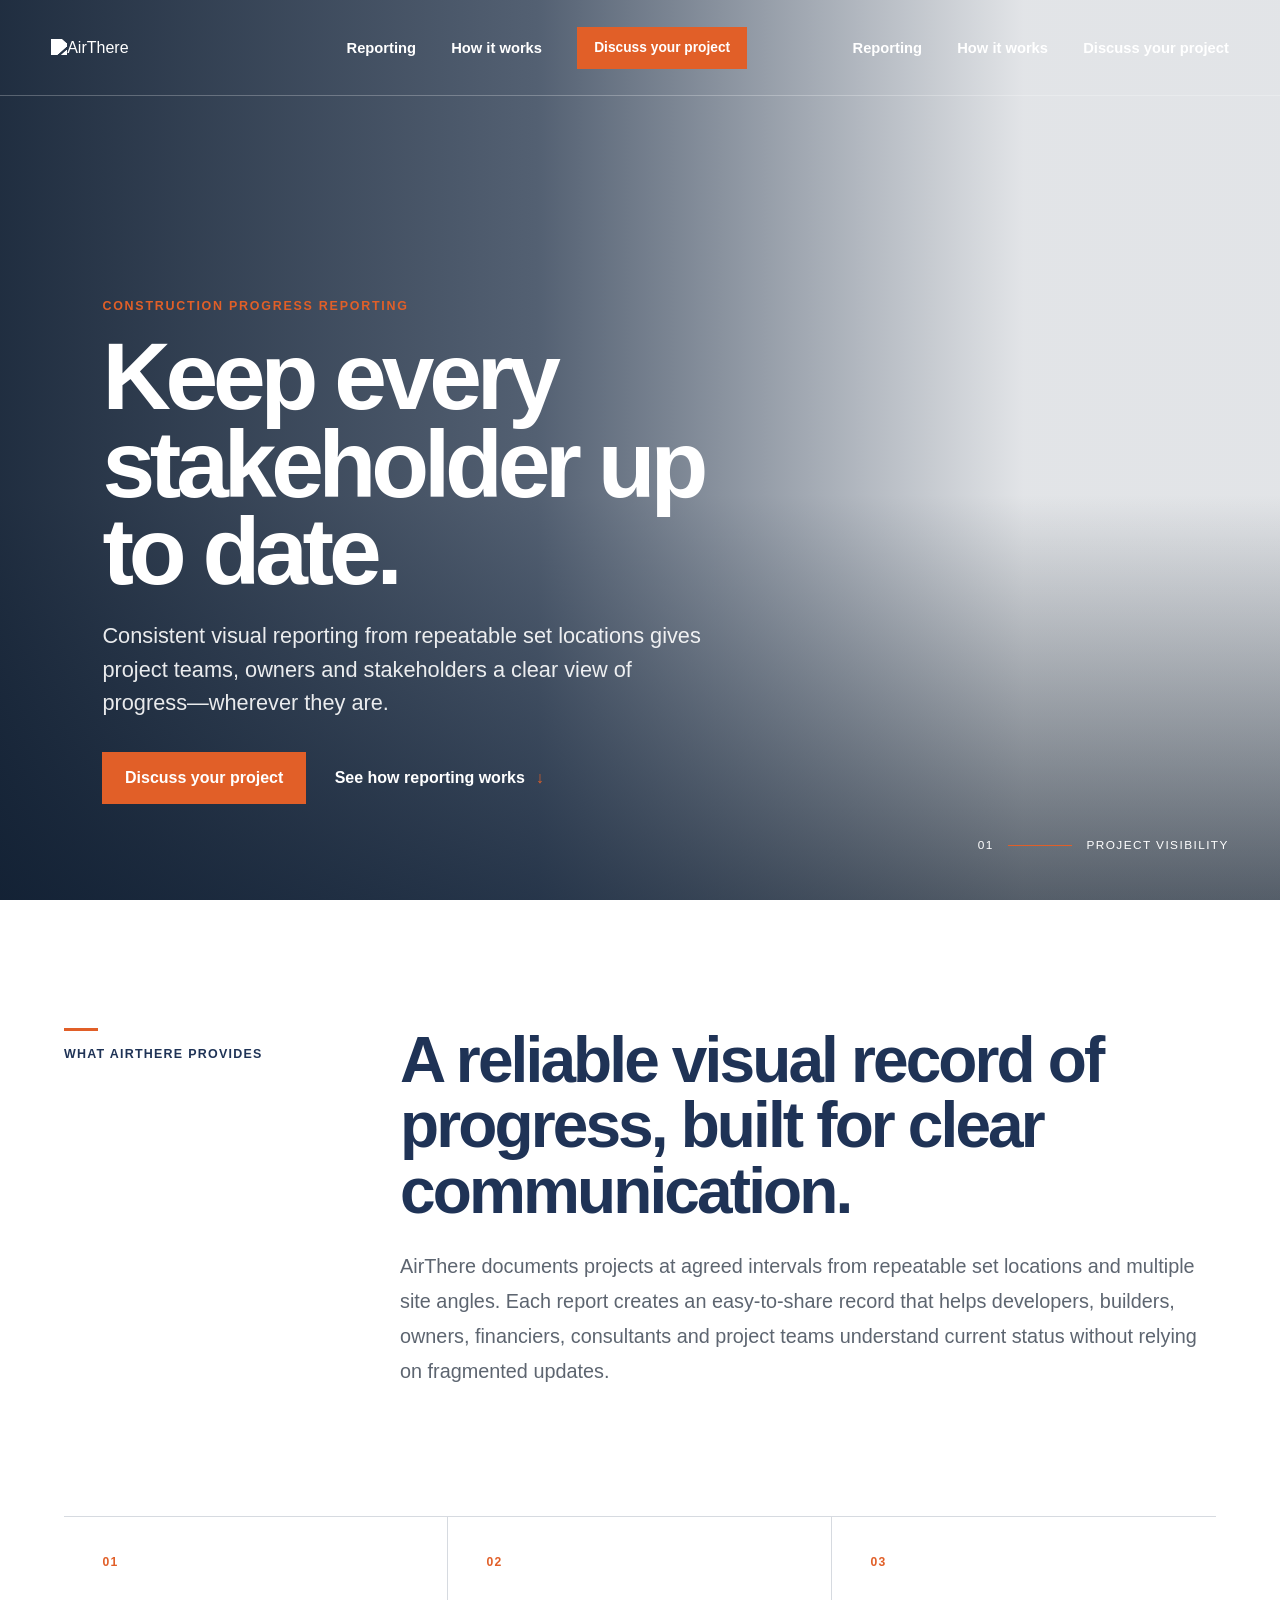
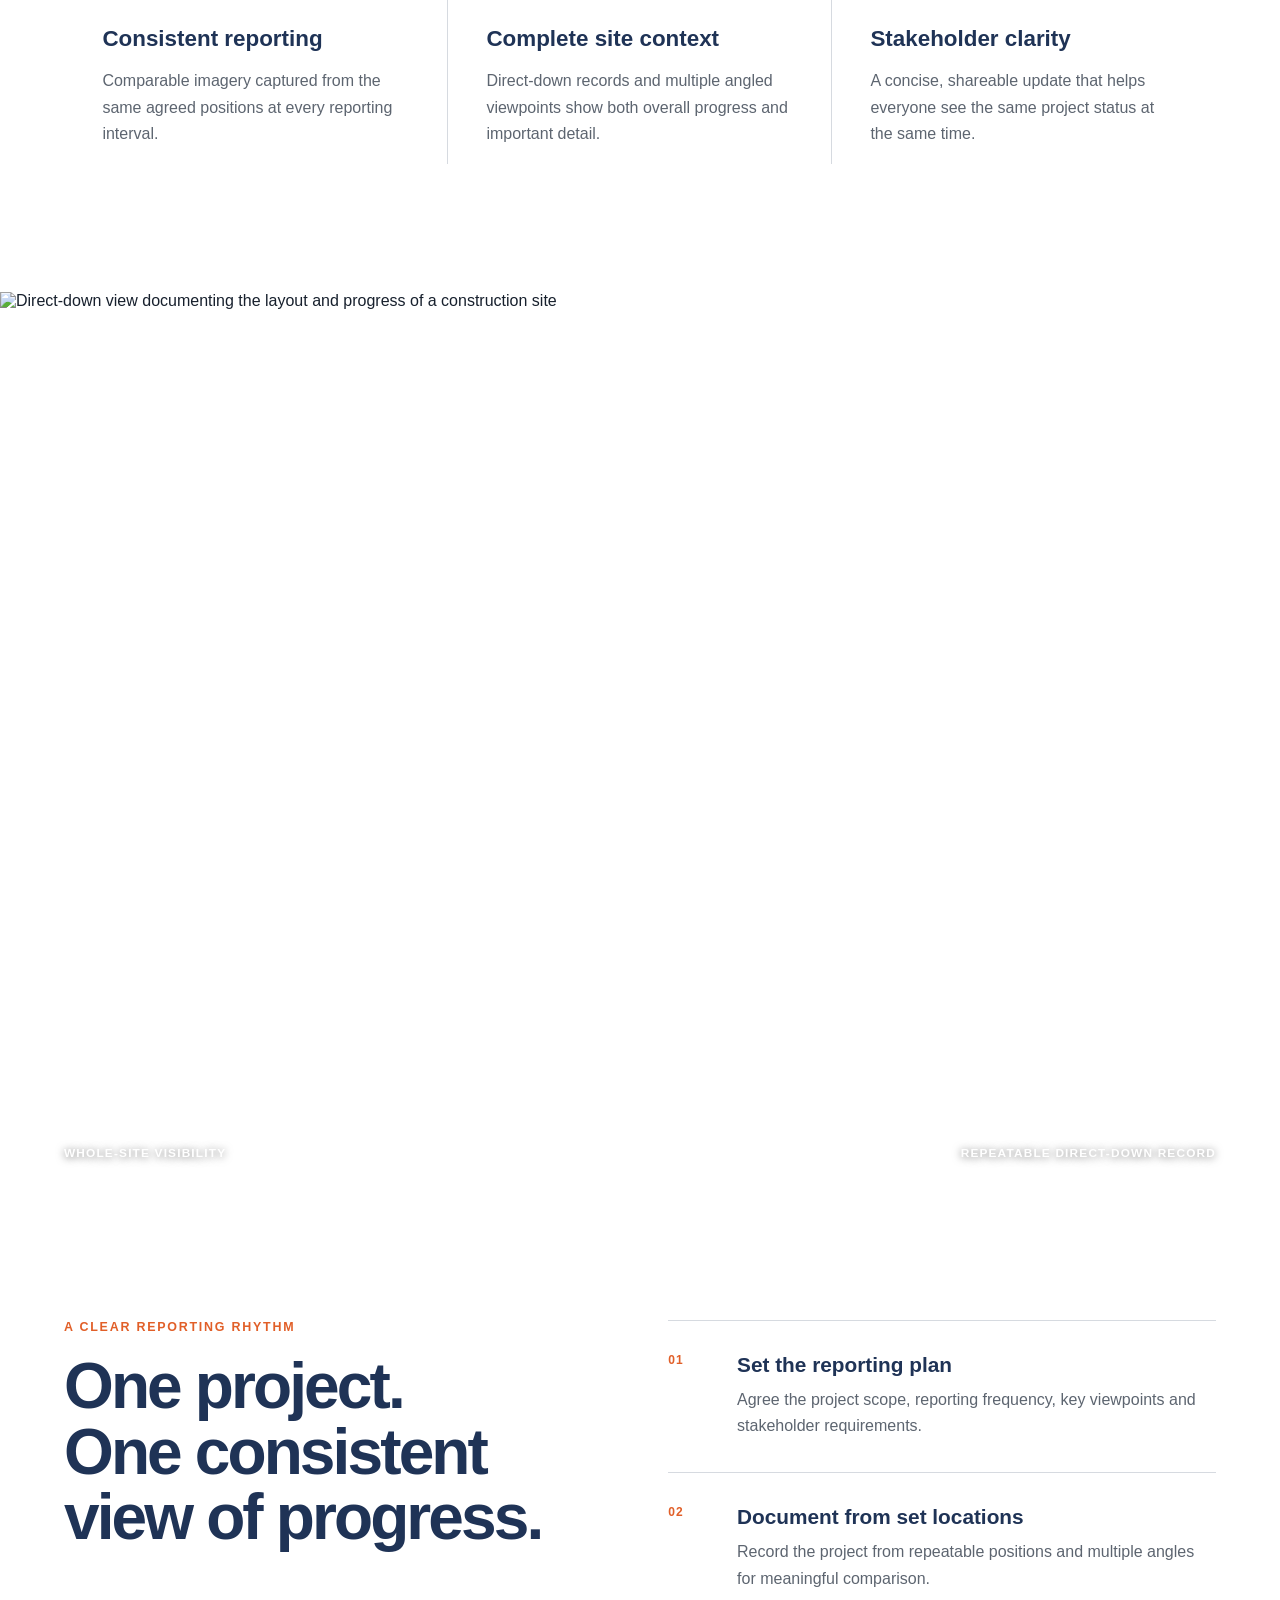
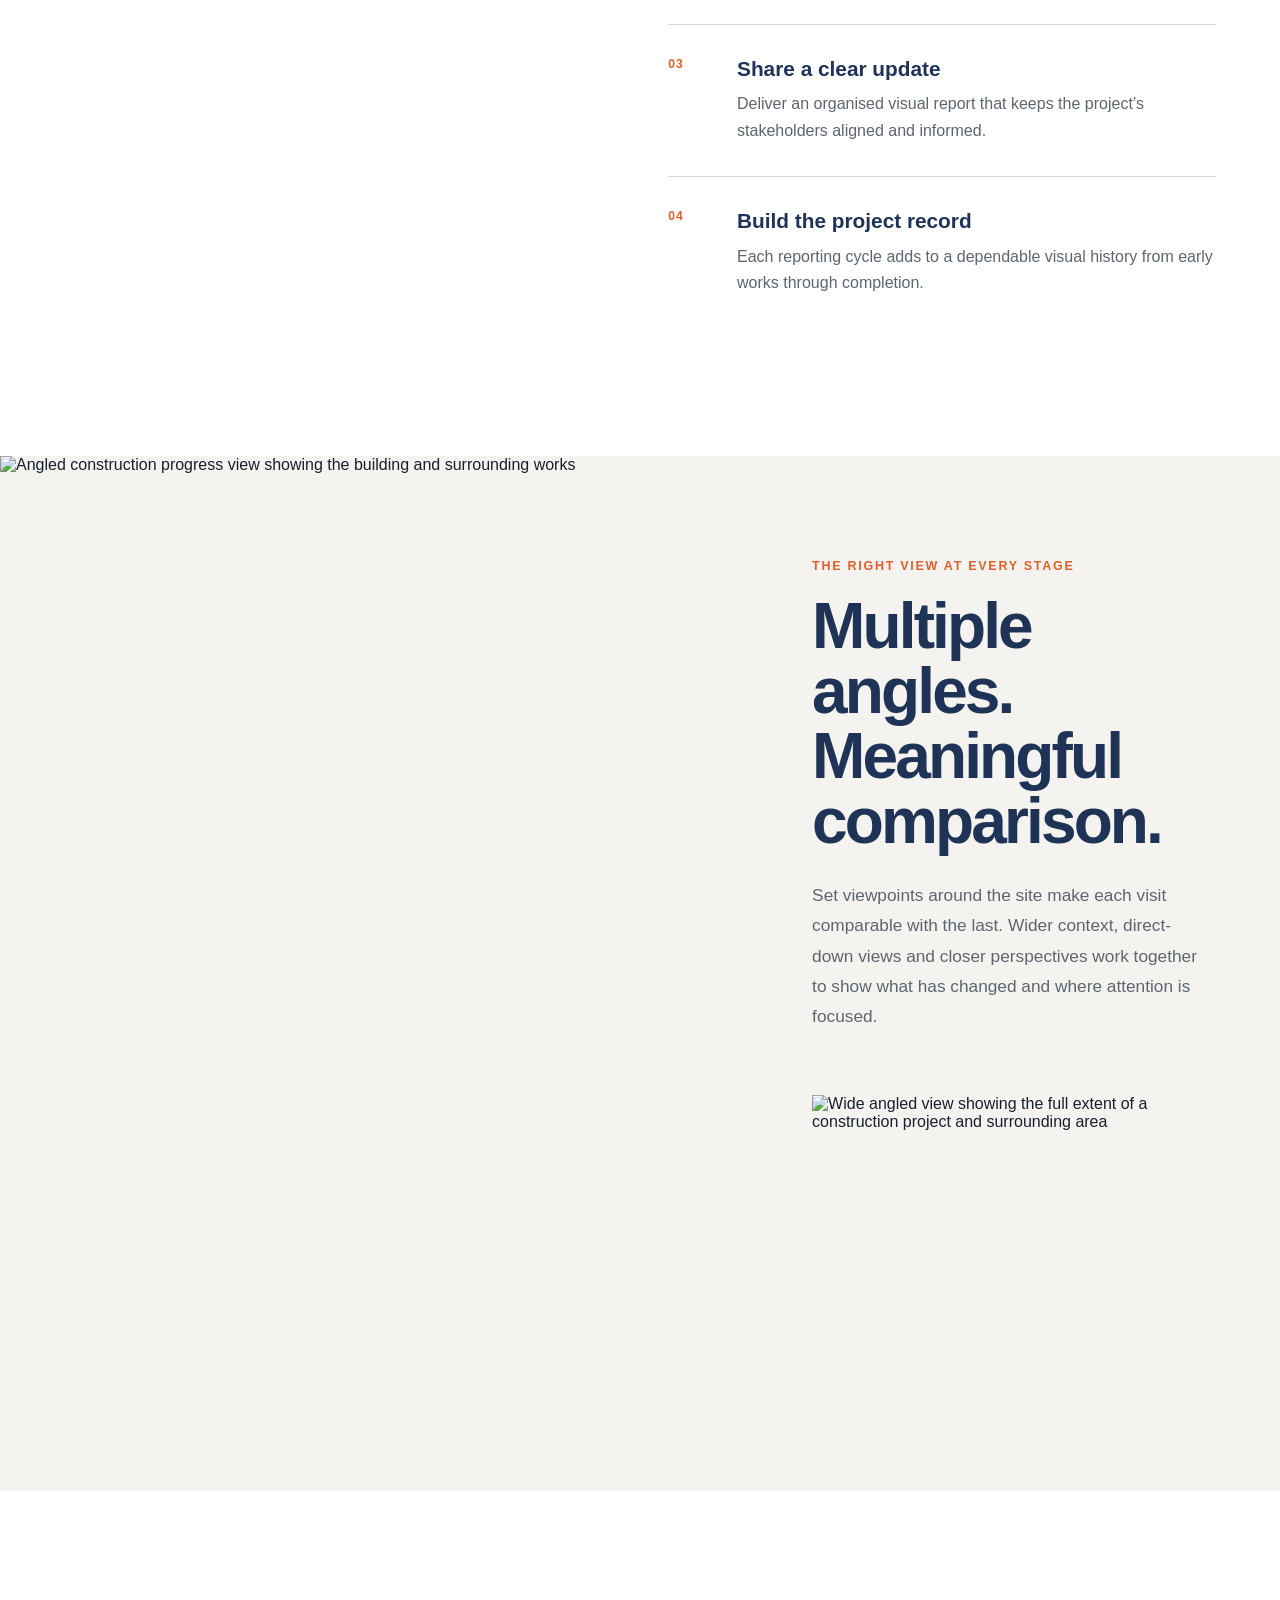
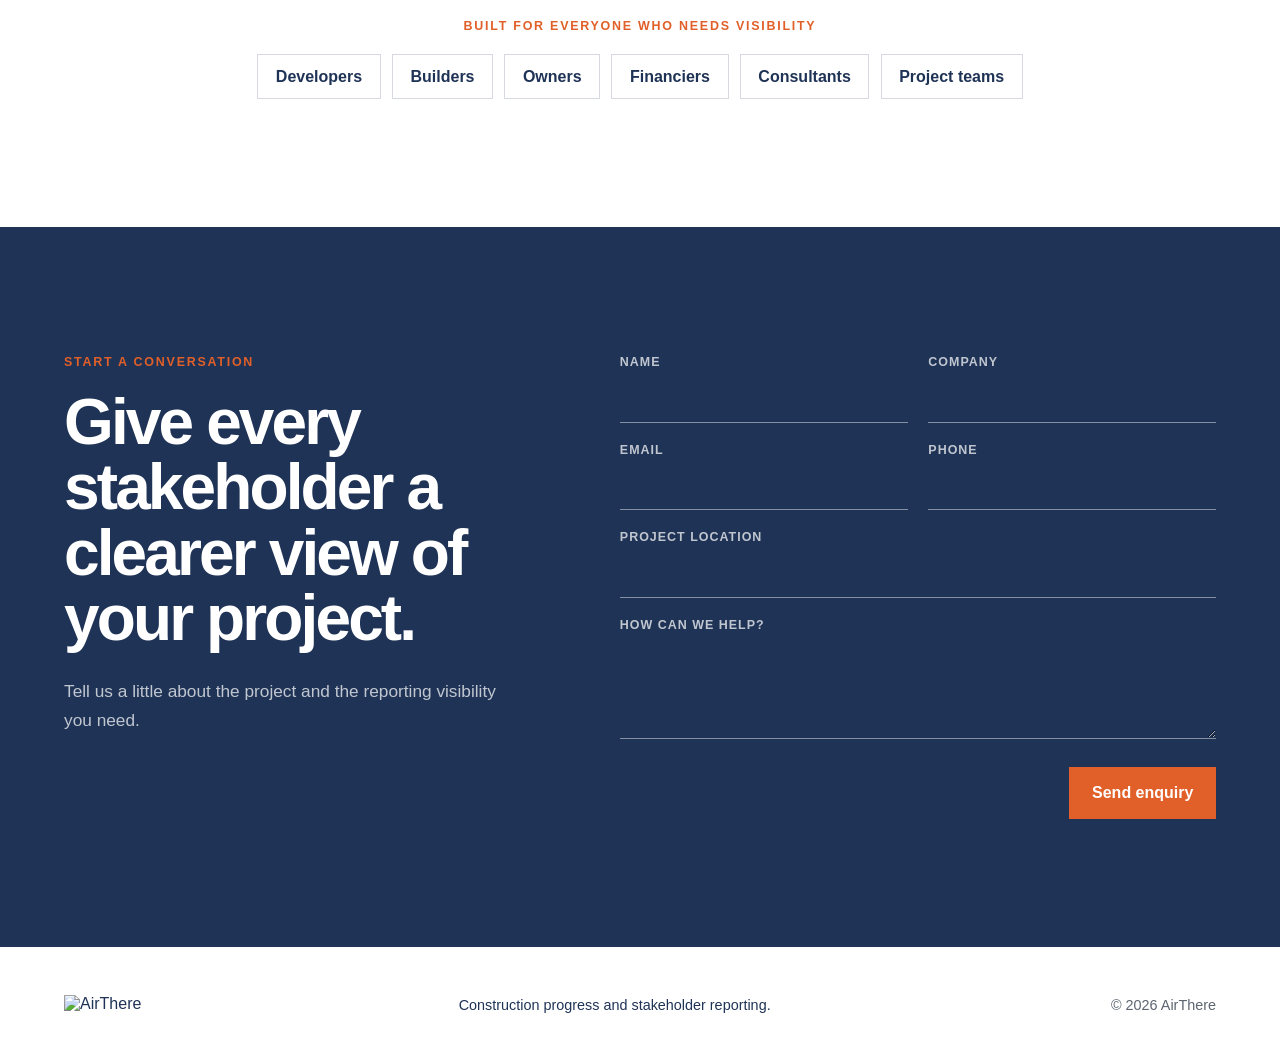
==== index.html @ 9be70bea "Build AirThere landing page" ====
<!doctype html>
<html lang="en-AU">
  <head>
    <meta charset="UTF-8" />
    <meta name="viewport" content="width=device-width, initial-scale=1" />
    <meta name="description" content="Consistent visual project reporting that keeps every stakeholder up to date." />
    <meta name="theme-color" content="#1f3356" />
    <title>AirThere — Construction Project Progress Reporting</title>
    <link rel="icon" href="assets/airthere-logo.svg" type="image/svg+xml" />
    <link rel="stylesheet" href="styles.css" />
    <script src="script.js" defer></script>
  </head>
  <body>
    <a class="skip-link" href="#main">Skip to content</a>

    <header class="site-header">
      <a class="brand" href="#top" aria-label="AirThere home">
        <img src="assets/airthere-logo.svg" alt="AirThere" />
      </a>
      <nav aria-label="Primary navigation">
        <a href="#reporting">Reporting</a>
        <a href="#how-it-works">How it works</a>
        <a class="button button-small" href="#contact">Discuss your project</a>
      </nav>
      <button class="menu-button" type="button" aria-expanded="false" aria-controls="mobile-nav">
        <span class="sr-only">Open navigation</span>
        <span></span><span></span>
      </button>
      <nav id="mobile-nav" class="mobile-nav" aria-label="Mobile navigation" hidden>
        <a href="#reporting">Reporting</a>
        <a href="#how-it-works">How it works</a>
        <a href="#contact">Discuss your project</a>
      </nav>
    </header>

    <main id="main">
      <section id="top" class="hero">
        <div class="hero-image" role="img" aria-label="Construction project shown from a consistent site-wide viewpoint"></div>
        <div class="hero-overlay"></div>
        <div class="hero-content">
          <p class="eyebrow">Construction progress reporting</p>
          <h1>Keep every stakeholder up to date.</h1>
          <p class="hero-copy">
            Consistent visual reporting from repeatable set locations gives project teams,
            owners and stakeholders a clear view of progress—wherever they are.
          </p>
          <div class="hero-actions">
            <a class="button" href="#contact">Discuss your project</a>
            <a class="text-link" href="#reporting">See how reporting works <span aria-hidden="true">↓</span></a>
          </div>
        </div>
        <div class="hero-index" aria-hidden="true">
          <span>01</span>
          <span class="line"></span>
          <span>Project visibility</span>
        </div>
      </section>

      <section class="intro section" id="reporting">
        <div class="section-label">
          <span>What AirThere provides</span>
        </div>
        <div class="intro-content">
          <h2>A reliable visual record of progress, built for clear communication.</h2>
          <p>
            AirThere documents projects at agreed intervals from repeatable set locations
            and multiple site angles. Each report creates an easy-to-share record that helps
            developers, builders, owners, financiers, consultants and project teams understand
            current status without relying on fragmented updates.
          </p>
        </div>
      </section>

      <section class="capabilities section">
        <article>
          <span class="number">01</span>
          <h3>Consistent reporting</h3>
          <p>Comparable imagery captured from the same agreed positions at every reporting interval.</p>
        </article>
        <article>
          <span class="number">02</span>
          <h3>Complete site context</h3>
          <p>Direct-down records and multiple angled viewpoints show both overall progress and important detail.</p>
        </article>
        <article>
          <span class="number">03</span>
          <h3>Stakeholder clarity</h3>
          <p>A concise, shareable update that helps everyone see the same project status at the same time.</p>
        </article>
      </section>

      <section class="feature-image section" aria-label="Site reporting example">
        <figure>
          <img src="assets/site-direct-down.jpg" alt="Direct-down view documenting the layout and progress of a construction site" loading="lazy" />
          <figcaption>
            <span>Whole-site visibility</span>
            <span>Repeatable direct-down record</span>
          </figcaption>
        </figure>
      </section>

      <section class="process section" id="how-it-works">
        <div class="process-heading">
          <p class="eyebrow">A clear reporting rhythm</p>
          <h2>One project.<br />One consistent view of progress.</h2>
        </div>
        <ol>
          <li>
            <span>01</span>
            <div>
              <h3>Set the reporting plan</h3>
              <p>Agree the project scope, reporting frequency, key viewpoints and stakeholder requirements.</p>
            </div>
          </li>
          <li>
            <span>02</span>
            <div>
              <h3>Document from set locations</h3>
              <p>Record the project from repeatable positions and multiple angles for meaningful comparison.</p>
            </div>
          </li>
          <li>
            <span>03</span>
            <div>
              <h3>Share a clear update</h3>
              <p>Deliver an organised visual report that keeps the project’s stakeholders aligned and informed.</p>
            </div>
          </li>
          <li>
            <span>04</span>
            <div>
              <h3>Build the project record</h3>
              <p>Each reporting cycle adds to a dependable visual history from early works through completion.</p>
            </div>
          </li>
        </ol>
      </section>

      <section class="perspectives section">
        <figure class="perspective-large">
          <img src="assets/site-angled-close.jpg" alt="Angled construction progress view showing the building and surrounding works" loading="lazy" />
        </figure>
        <div class="perspective-copy">
          <p class="eyebrow">The right view at every stage</p>
          <h2>Multiple angles. Meaningful comparison.</h2>
          <p>
            Set viewpoints around the site make each visit comparable with the last.
            Wider context, direct-down views and closer perspectives work together to
            show what has changed and where attention is focused.
          </p>
          <figure>
            <img src="assets/site-angled-wide.jpg" alt="Wide angled view showing the full extent of a construction project and surrounding area" loading="lazy" />
          </figure>
        </div>
      </section>

      <section class="audience section">
        <p class="eyebrow">Built for everyone who needs visibility</p>
        <div class="audience-list" aria-label="AirThere stakeholders">
          <span>Developers</span>
          <span>Builders</span>
          <span>Owners</span>
          <span>Financiers</span>
          <span>Consultants</span>
          <span>Project teams</span>
        </div>
      </section>

      <section class="contact section" id="contact">
        <div class="contact-copy">
          <p class="eyebrow">Start a conversation</p>
          <h2>Give every stakeholder a clearer view of your project.</h2>
          <p>Tell us a little about the project and the reporting visibility you need.</p>
        </div>
        <form id="contact-form" novalidate>
          <div class="field-row">
            <label>
              <span>Name</span>
              <input type="text" name="name" autocomplete="name" required />
            </label>
            <label>
              <span>Company</span>
              <input type="text" name="company" autocomplete="organization" />
            </label>
          </div>
          <div class="field-row">
            <label>
              <span>Email</span>
              <input type="email" name="email" autocomplete="email" required />
            </label>
            <label>
              <span>Phone</span>
              <input type="tel" name="phone" autocomplete="tel" />
            </label>
          </div>
          <label>
            <span>Project location</span>
            <input type="text" name="location" autocomplete="address-level2" />
          </label>
          <label>
            <span>How can we help?</span>
            <textarea name="message" rows="4" required></textarea>
          </label>
          <div class="form-footer">
            <p id="form-status" role="status" aria-live="polite"></p>
            <button class="button" type="submit">Send enquiry</button>
          </div>
        </form>
      </section>
    </main>

    <footer>
      <a class="brand footer-brand" href="#top" aria-label="AirThere home">
        <img src="assets/airthere-logo.svg" alt="AirThere" />
      </a>
      <p>Construction progress and stakeholder reporting.</p>
      <p class="copyright">© <span id="year"></span> AirThere</p>
    </footer>
  </body>
</html>
---- styles.css ----
:root {
  --blue: #1f3356;
  --blue-dark: #14233d;
  --orange: #e15f28;
  --ink: #17202d;
  --muted: #5d6570;
  --paper: #f4f3ef;
  --white: #fff;
  --line: rgba(31, 51, 86, 0.18);
  --max: 1400px;
}

* { box-sizing: border-box; }
html { scroll-behavior: smooth; }
body {
  margin: 0;
  color: var(--ink);
  background: var(--white);
  font-family: Inter, "Helvetica Neue", Arial, sans-serif;
  -webkit-font-smoothing: antialiased;
}
img { display: block; width: 100%; }
a { color: inherit; text-decoration: none; }
button, input, textarea { font: inherit; }
.sr-only {
  position: absolute;
  width: 1px;
  height: 1px;
  padding: 0;
  margin: -1px;
  overflow: hidden;
  clip: rect(0, 0, 0, 0);
  white-space: nowrap;
  border: 0;
}
.skip-link {
  position: fixed;
  top: 0;
  left: 1rem;
  z-index: 100;
  padding: .8rem 1rem;
  background: var(--white);
  color: var(--blue);
  transform: translateY(-120%);
}
.skip-link:focus { transform: translateY(0); }

.site-header {
  position: absolute;
  z-index: 10;
  top: 0;
  left: 0;
  right: 0;
  display: flex;
  align-items: center;
  justify-content: space-between;
  height: 96px;
  padding: 0 clamp(1.25rem, 4vw, 4.5rem);
  border-bottom: 1px solid rgba(255, 255, 255, .25);
}
.brand { width: 190px; }
.brand img { filter: brightness(0) invert(1); }
.site-header nav {
  display: flex;
  align-items: center;
  gap: 2.2rem;
  color: var(--white);
  font-size: .92rem;
  font-weight: 600;
}
.site-header nav a:not(.button) { position: relative; }
.site-header nav a:not(.button)::after {
  content: "";
  position: absolute;
  left: 0;
  right: 100%;
  bottom: -.45rem;
  height: 2px;
  background: var(--orange);
  transition: right .25s ease;
}
.site-header nav a:hover::after { right: 0; }
.menu-button, .mobile-nav { display: none; }

.button {
  display: inline-flex;
  align-items: center;
  justify-content: center;
  min-height: 52px;
  padding: .9rem 1.35rem;
  border: 1px solid var(--orange);
  border-radius: 0;
  background: var(--orange);
  color: var(--white);
  font-weight: 700;
  cursor: pointer;
  transition: background .2s ease, border-color .2s ease, transform .2s ease;
}
.button:hover { background: #c94e1c; border-color: #c94e1c; transform: translateY(-1px); }
.button:focus-visible, a:focus-visible, input:focus-visible, textarea:focus-visible {
  outline: 3px solid rgba(225, 95, 40, .45);
  outline-offset: 3px;
}
.button-small { min-height: 42px; padding: .65rem 1rem; font-size: .86rem; }
.text-link { font-weight: 650; }
.text-link span { color: var(--orange); margin-left: .4rem; }

.hero {
  position: relative;
  min-height: min(920px, 100svh);
  display: flex;
  align-items: flex-end;
  overflow: hidden;
  color: var(--white);
}
.hero-image {
  position: absolute;
  inset: 0;
  background: url("assets/site-angled-wide.jpg") center 46% / cover no-repeat;
  transform: scale(1.02);
}
.hero-overlay {
  position: absolute;
  inset: 0;
  background:
    linear-gradient(90deg, rgba(13, 28, 48, .92) 0%, rgba(17, 35, 60, .72) 42%, rgba(17, 35, 60, .12) 80%),
    linear-gradient(0deg, rgba(8, 20, 34, .65), transparent 45%);
}
.hero-content {
  position: relative;
  z-index: 1;
  width: min(820px, 82vw);
  padding: 12rem clamp(1.25rem, 8vw, 8rem) clamp(6rem, 10vh, 8rem);
}
.eyebrow {
  margin: 0 0 1.3rem;
  color: var(--orange);
  font-size: .78rem;
  font-weight: 800;
  letter-spacing: .14em;
  text-transform: uppercase;
}
h1, h2, h3, p { margin-top: 0; }
h1 {
  margin-bottom: 1.5rem;
  font-size: clamp(3.2rem, 7.4vw, 7.4rem);
  line-height: .92;
  letter-spacing: -.055em;
  max-width: 840px;
}
.hero-copy {
  max-width: 650px;
  margin-bottom: 2rem;
  font-size: clamp(1.1rem, 1.7vw, 1.42rem);
  line-height: 1.55;
  color: rgba(255, 255, 255, .9);
}
.hero-actions { display: flex; align-items: center; gap: 1.8rem; }
.hero-index {
  position: absolute;
  right: clamp(1.25rem, 4vw, 4.5rem);
  bottom: 3rem;
  z-index: 1;
  display: flex;
  align-items: center;
  gap: .9rem;
  font-size: .74rem;
  text-transform: uppercase;
  letter-spacing: .12em;
}
.hero-index .line { width: 64px; height: 1px; background: var(--orange); }

.section {
  max-width: var(--max);
  margin: 0 auto;
  padding: clamp(5rem, 10vw, 9rem) clamp(1.25rem, 5vw, 5rem);
}
.intro {
  display: grid;
  grid-template-columns: minmax(180px, 1fr) 3fr;
  gap: 4rem;
}
.section-label {
  color: var(--blue);
  font-size: .78rem;
  font-weight: 800;
  letter-spacing: .1em;
  text-transform: uppercase;
}
.section-label::before {
  content: "";
  display: block;
  width: 34px;
  height: 3px;
  margin-bottom: 1rem;
  background: var(--orange);
}
.intro h2, .process h2, .perspectives h2, .contact h2 {
  margin-bottom: 1.6rem;
  color: var(--blue);
  font-size: clamp(2.5rem, 5vw, 5rem);
  line-height: 1.02;
  letter-spacing: -.045em;
}
.intro-content > p {
  max-width: 890px;
  margin-bottom: 0;
  color: var(--muted);
  font-size: clamp(1.05rem, 1.55vw, 1.3rem);
  line-height: 1.75;
}

.capabilities {
  display: grid;
  grid-template-columns: repeat(3, 1fr);
  padding-top: 0;
  gap: 0;
}
.capabilities article {
  padding: 2.2rem clamp(1.2rem, 3vw, 2.5rem) 1rem;
  border-top: 1px solid var(--line);
  border-right: 1px solid var(--line);
}
.capabilities article:last-child { border-right: 0; }
.number { color: var(--orange); font-weight: 800; font-size: .76rem; letter-spacing: .12em; }
.capabilities h3 { margin: 3.5rem 0 1rem; color: var(--blue); font-size: 1.4rem; }
.capabilities p { margin: 0; color: var(--muted); line-height: 1.65; }

.feature-image { max-width: none; padding: 0; }
.feature-image figure { margin: 0; position: relative; }
.feature-image img { height: min(76vw, 900px); object-fit: cover; }
.feature-image figcaption {
  position: absolute;
  left: clamp(1.25rem, 5vw, 5rem);
  right: clamp(1.25rem, 5vw, 5rem);
  bottom: 2rem;
  display: flex;
  justify-content: space-between;
  padding-top: 1rem;
  border-top: 1px solid rgba(255, 255, 255, .55);
  color: var(--white);
  text-transform: uppercase;
  letter-spacing: .1em;
  font-size: .74rem;
  font-weight: 700;
  text-shadow: 0 1px 8px rgba(0,0,0,.6);
}

.process {
  display: grid;
  grid-template-columns: 1fr 1.12fr;
  gap: clamp(4rem, 9vw, 9rem);
}
.process-heading { position: sticky; top: 4rem; align-self: start; }
.process ol { margin: 0; padding: 0; list-style: none; }
.process li {
  display: grid;
  grid-template-columns: 48px 1fr;
  gap: 1.3rem;
  padding: 2rem 0;
  border-top: 1px solid var(--line);
}
.process li > span { color: var(--orange); font-size: .75rem; font-weight: 800; letter-spacing: .1em; }
.process h3 { margin-bottom: .65rem; color: var(--blue); font-size: 1.3rem; }
.process li p { margin: 0; color: var(--muted); line-height: 1.65; }

.perspectives {
  max-width: none;
  display: grid;
  grid-template-columns: 1.35fr 1fr;
  padding: 0;
  background: var(--paper);
}
.perspectives figure { margin: 0; }
.perspective-large img { height: 100%; min-height: 800px; object-fit: cover; }
.perspective-copy { padding: clamp(4rem, 8vw, 8rem) clamp(1.5rem, 6vw, 6rem); }
.perspective-copy > p:not(.eyebrow) { color: var(--muted); line-height: 1.75; font-size: 1.08rem; }
.perspective-copy figure { margin-top: 4rem; }
.perspective-copy img { aspect-ratio: 4/3; object-fit: cover; }

.audience { text-align: center; }
.audience-list {
  display: flex;
  flex-wrap: wrap;
  justify-content: center;
  gap: .7rem;
}
.audience-list span {
  padding: .8rem 1.1rem;
  border: 1px solid var(--line);
  color: var(--blue);
  font-weight: 650;
}

.contact {
  max-width: none;
  display: grid;
  grid-template-columns: .85fr 1.15fr;
  gap: clamp(4rem, 9vw, 9rem);
  background: var(--blue);
  color: var(--white);
}
.contact-copy { padding-left: max(0px, calc((100vw - var(--max)) / 2)); }
.contact h2 { color: var(--white); }
.contact-copy > p:last-child { color: rgba(255,255,255,.72); line-height: 1.7; font-size: 1.08rem; }
form { max-width: 700px; }
.field-row { display: grid; grid-template-columns: 1fr 1fr; gap: 1.3rem; }
label { display: block; margin-bottom: 1.25rem; }
label > span {
  display: block;
  margin-bottom: .55rem;
  color: rgba(255,255,255,.72);
  font-size: .78rem;
  font-weight: 700;
  text-transform: uppercase;
  letter-spacing: .08em;
}
input, textarea {
  width: 100%;
  border: 0;
  border-bottom: 1px solid rgba(255,255,255,.45);
  border-radius: 0;
  padding: .8rem 0;
  background: transparent;
  color: var(--white);
  resize: vertical;
}
input:focus, textarea:focus { border-bottom-color: var(--orange); outline: 0; }
.form-footer { display: flex; align-items: center; justify-content: space-between; gap: 1rem; margin-top: 1.5rem; }
#form-status { margin: 0; color: rgba(255,255,255,.8); font-size: .9rem; }

footer {
  display: grid;
  grid-template-columns: 1fr 1fr 1fr;
  align-items: end;
  gap: 2rem;
  padding: 3rem clamp(1.25rem, 5vw, 5rem);
  color: var(--blue);
}
.footer-brand img { filter: none; }
footer p { margin: 0; font-size: .9rem; }
.copyright { text-align: right; color: var(--muted); }

@media (max-width: 900px) {
  .site-header { height: 78px; }
  .brand { width: 155px; }
  .site-header > nav { display: none; }
  .menu-button {
    display: grid;
    gap: 7px;
    width: 44px;
    height: 44px;
    place-content: center;
    border: 0;
    background: transparent;
    color: var(--white);
  }
  .menu-button span:not(.sr-only) { width: 24px; height: 2px; background: currentColor; }
  .mobile-nav {
    position: absolute;
    display: grid;
    top: 78px;
    left: 0;
    right: 0;
    gap: 0 !important;
    padding: 1rem 1.25rem 1.5rem;
    background: var(--blue-dark);
  }
  .mobile-nav[hidden] { display: none; }
  .mobile-nav a { padding: 1rem 0; border-bottom: 1px solid rgba(255,255,255,.15); }
  .hero-content { width: 100%; }
  .hero-index { display: none; }
  .intro, .process, .contact { grid-template-columns: 1fr; }
  .intro { gap: 2.5rem; }
  .capabilities { grid-template-columns: 1fr; }
  .capabilities article { border-right: 0; }
  .capabilities h3 { margin-top: 1.8rem; }
  .process-heading { position: static; }
  .perspectives { grid-template-columns: 1fr; }
  .perspective-large img { min-height: 520px; }
  .contact-copy { padding-left: 0; }
  footer { grid-template-columns: 1fr; align-items: start; }
  .copyright { text-align: left; }
}

@media (max-width: 600px) {
  .hero { min-height: 760px; }
  .hero-content { padding-top: 9rem; padding-bottom: 4.5rem; }
  h1 { font-size: clamp(3rem, 15vw, 4.5rem); }
  .hero-actions { align-items: flex-start; flex-direction: column; }
  .feature-image img { height: 72vh; }
  .feature-image figcaption { flex-direction: column; gap: .6rem; }
  .field-row { grid-template-columns: 1fr; gap: 0; }
  .form-footer { align-items: flex-start; flex-direction: column; }
  .form-footer .button { width: 100%; }
}

@media (prefers-reduced-motion: reduce) {
  html { scroll-behavior: auto; }
  *, *::before, *::after { transition-duration: .01ms !important; animation-duration: .01ms !important; }
}
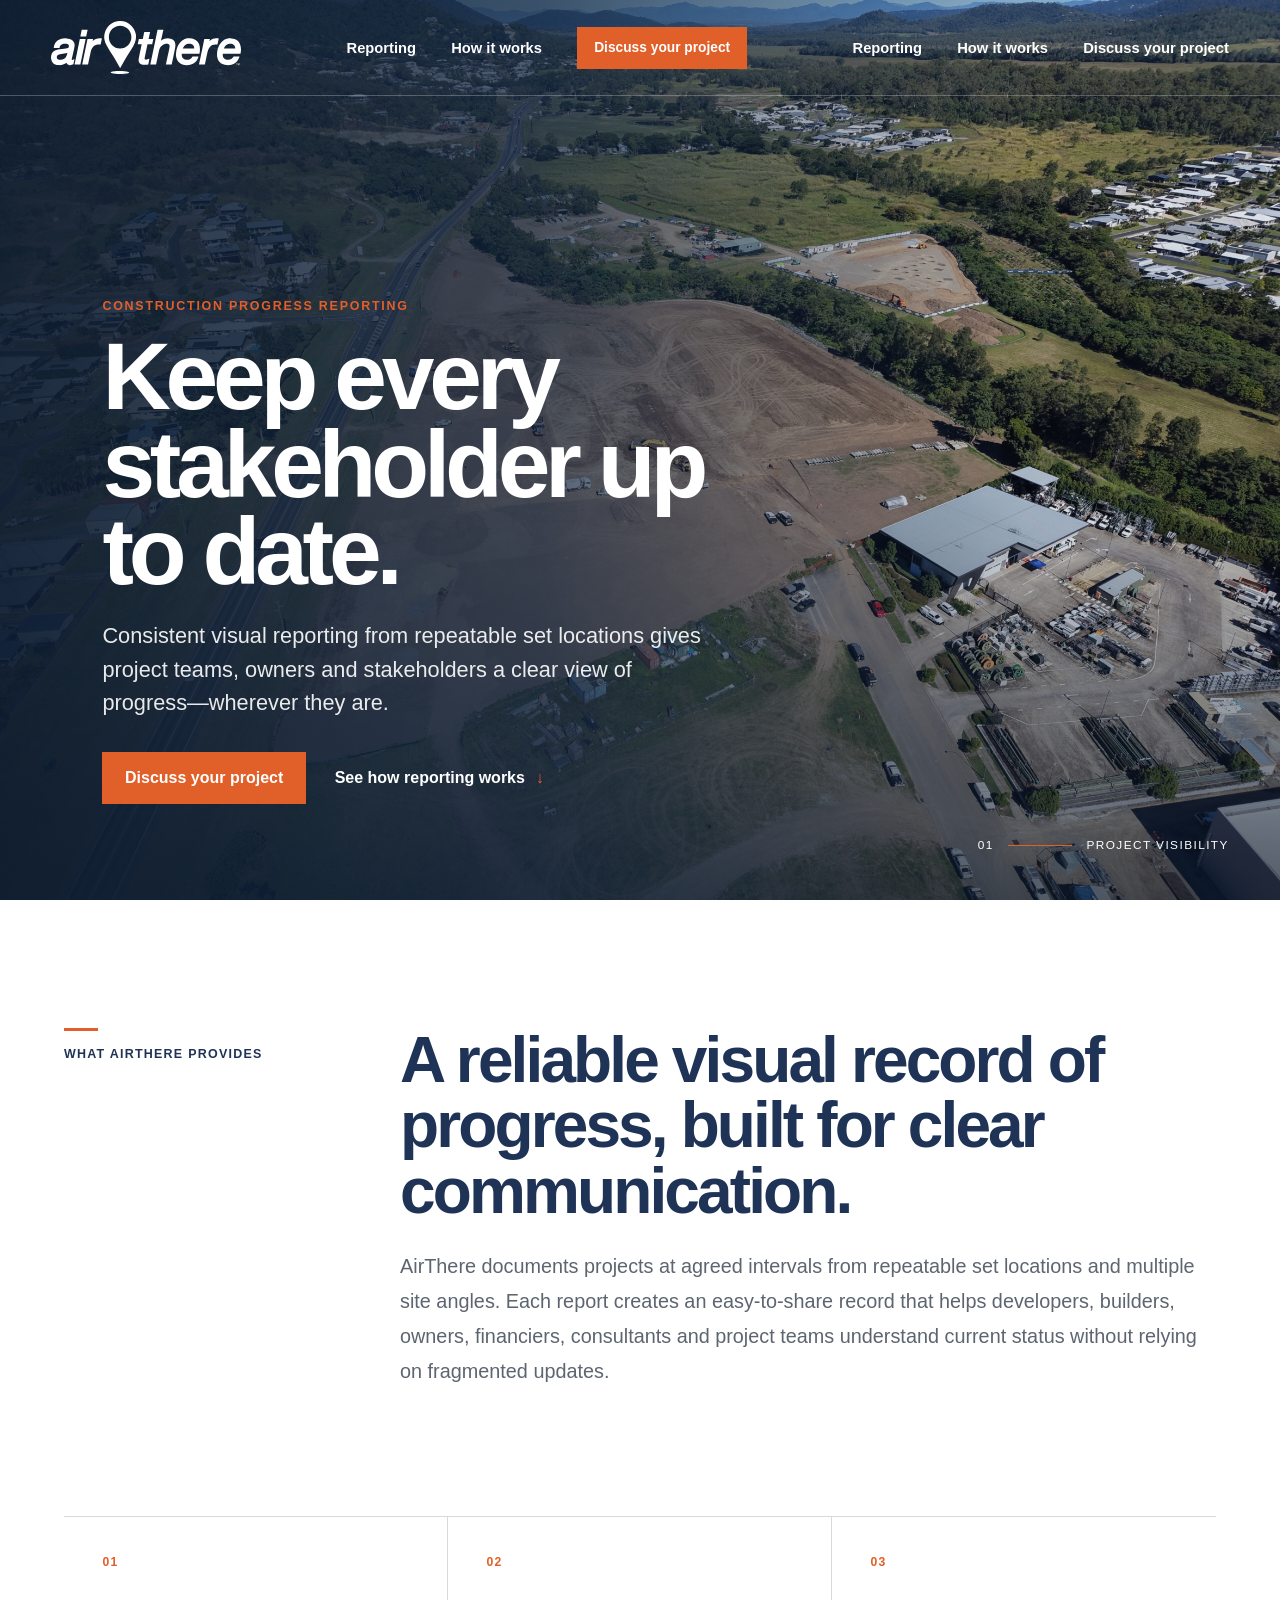
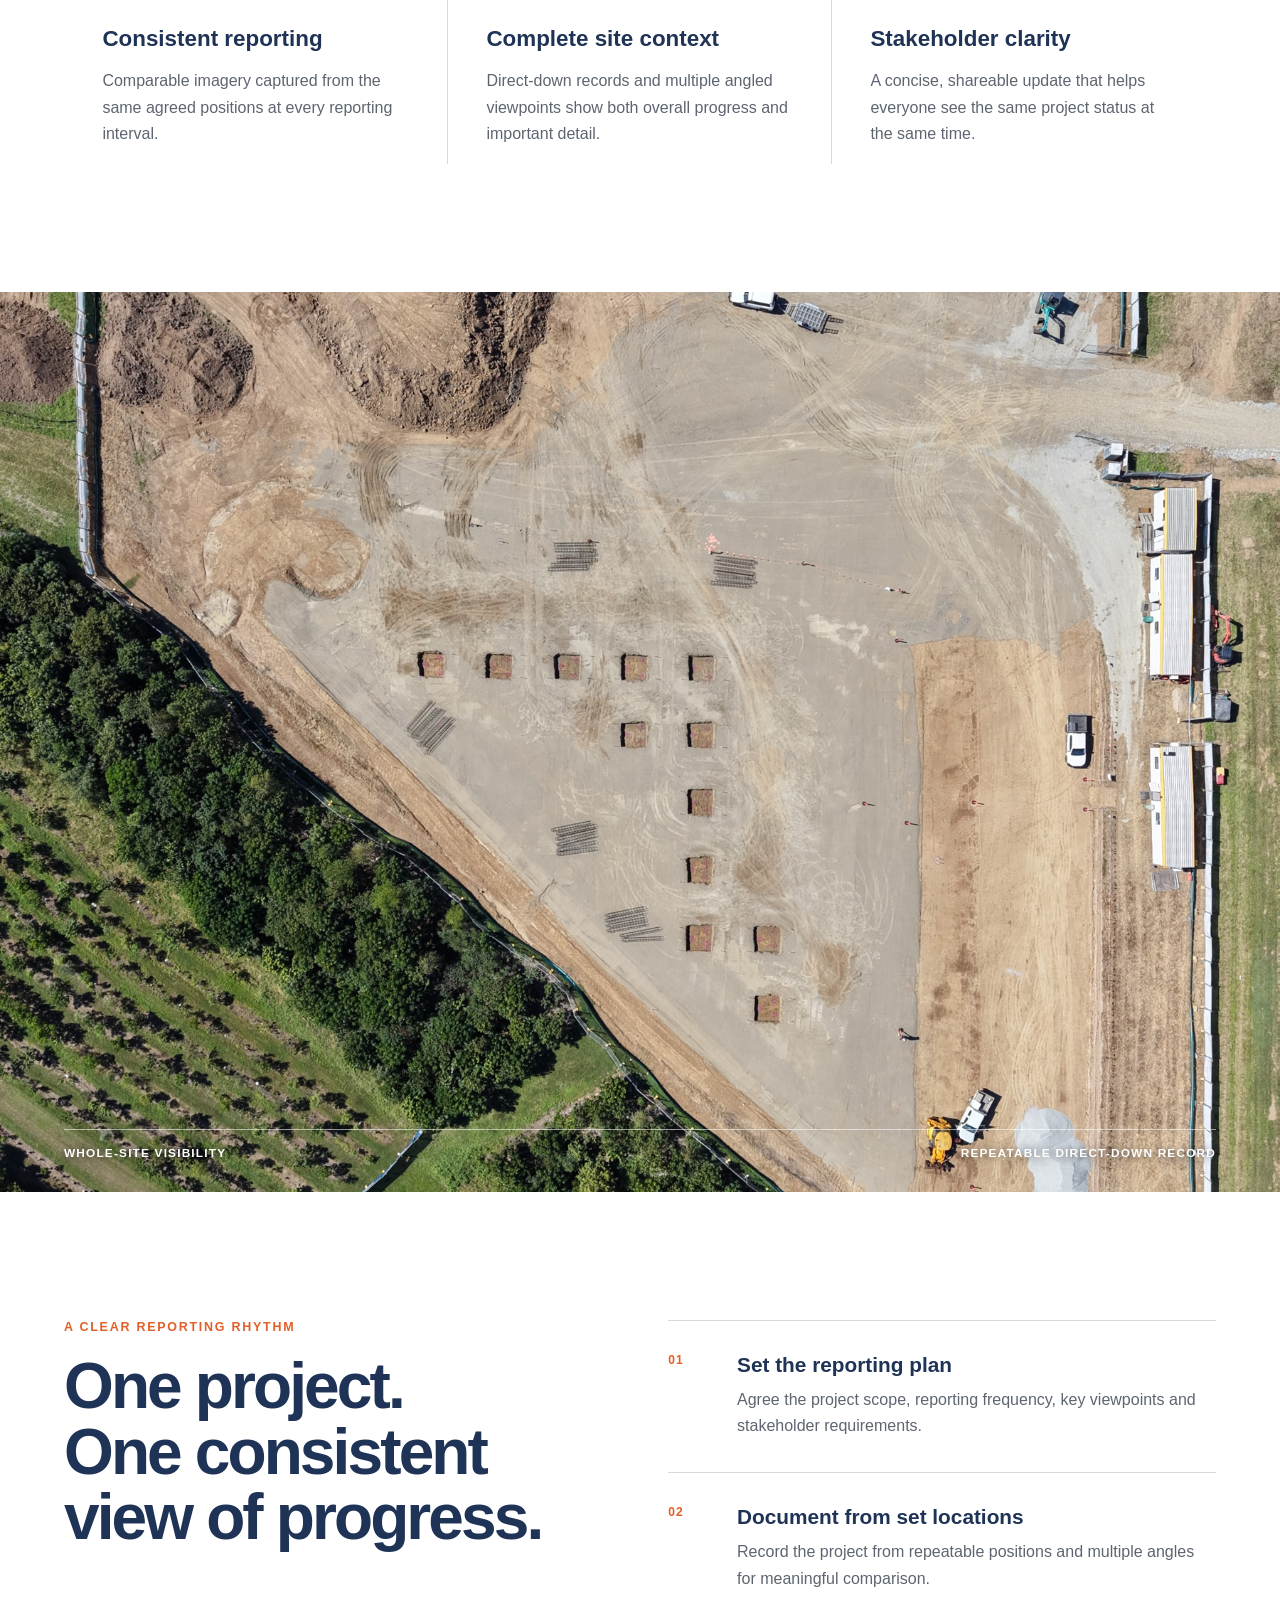
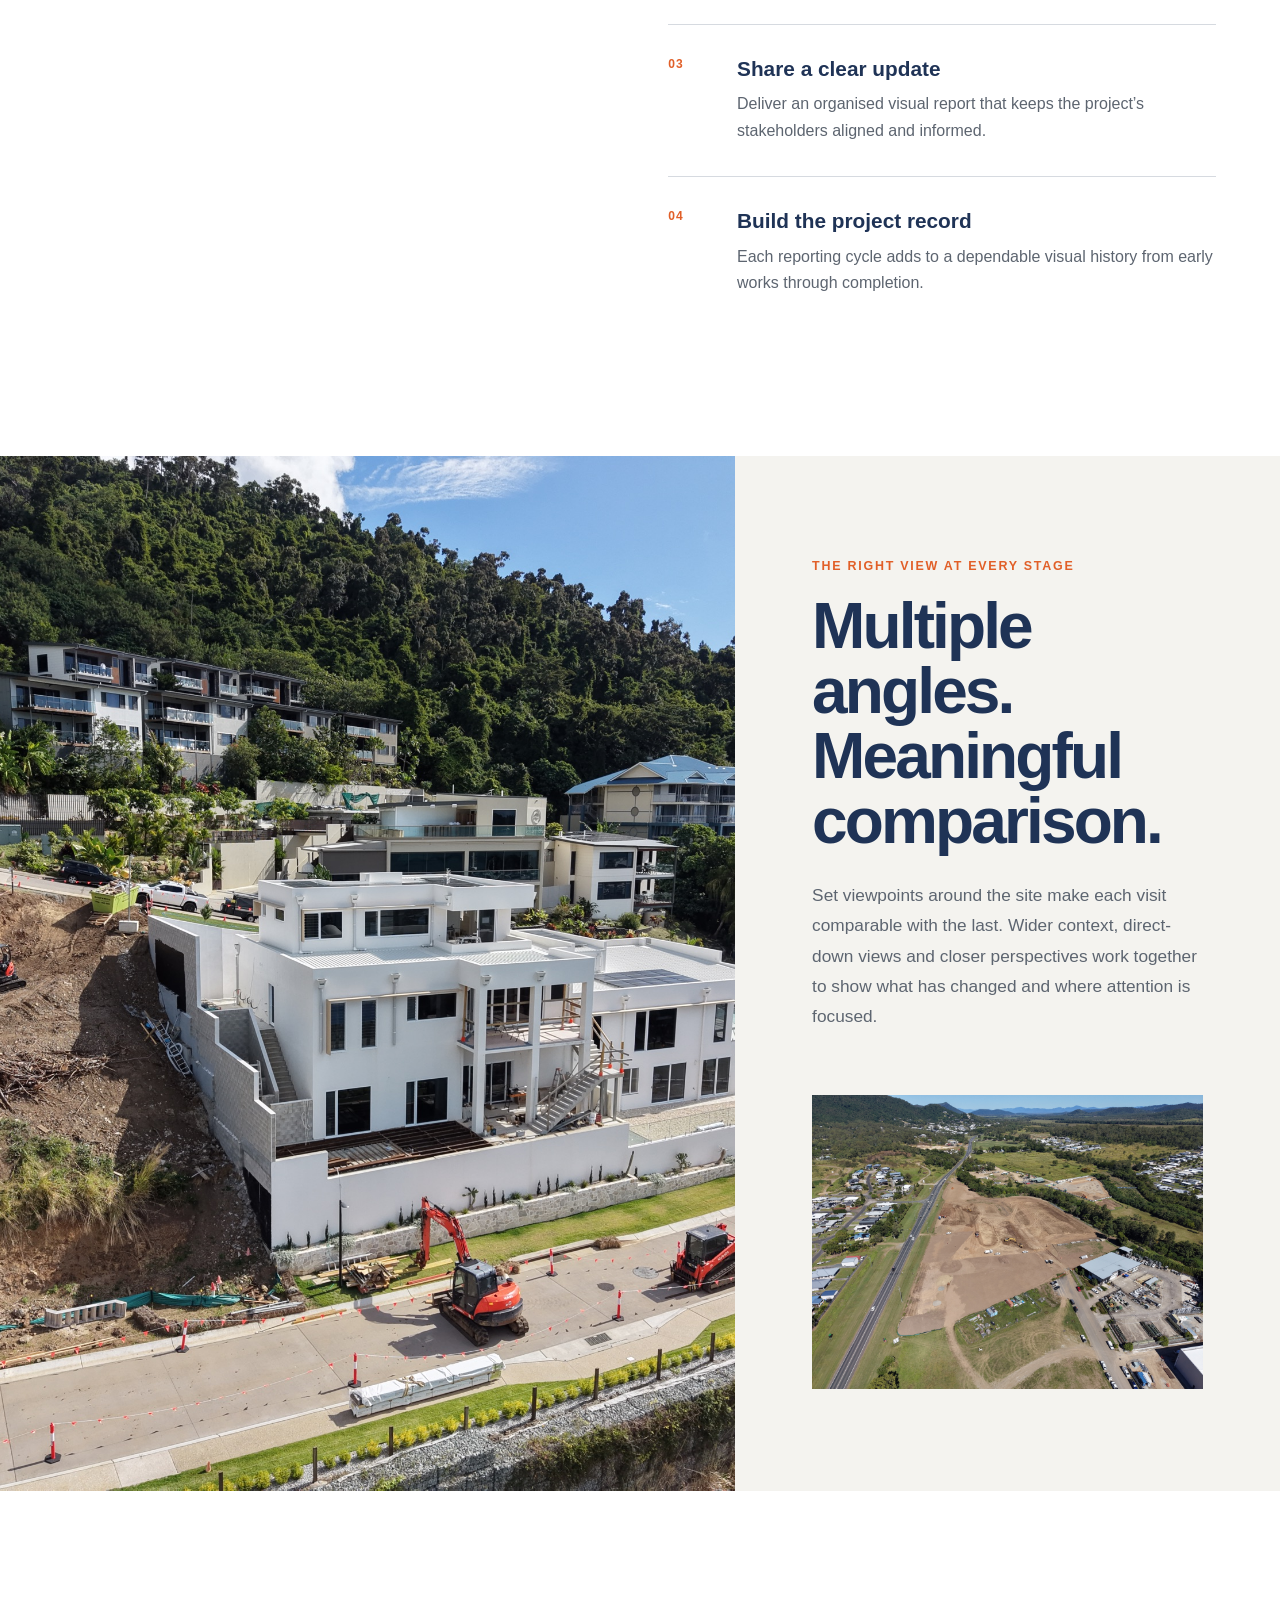
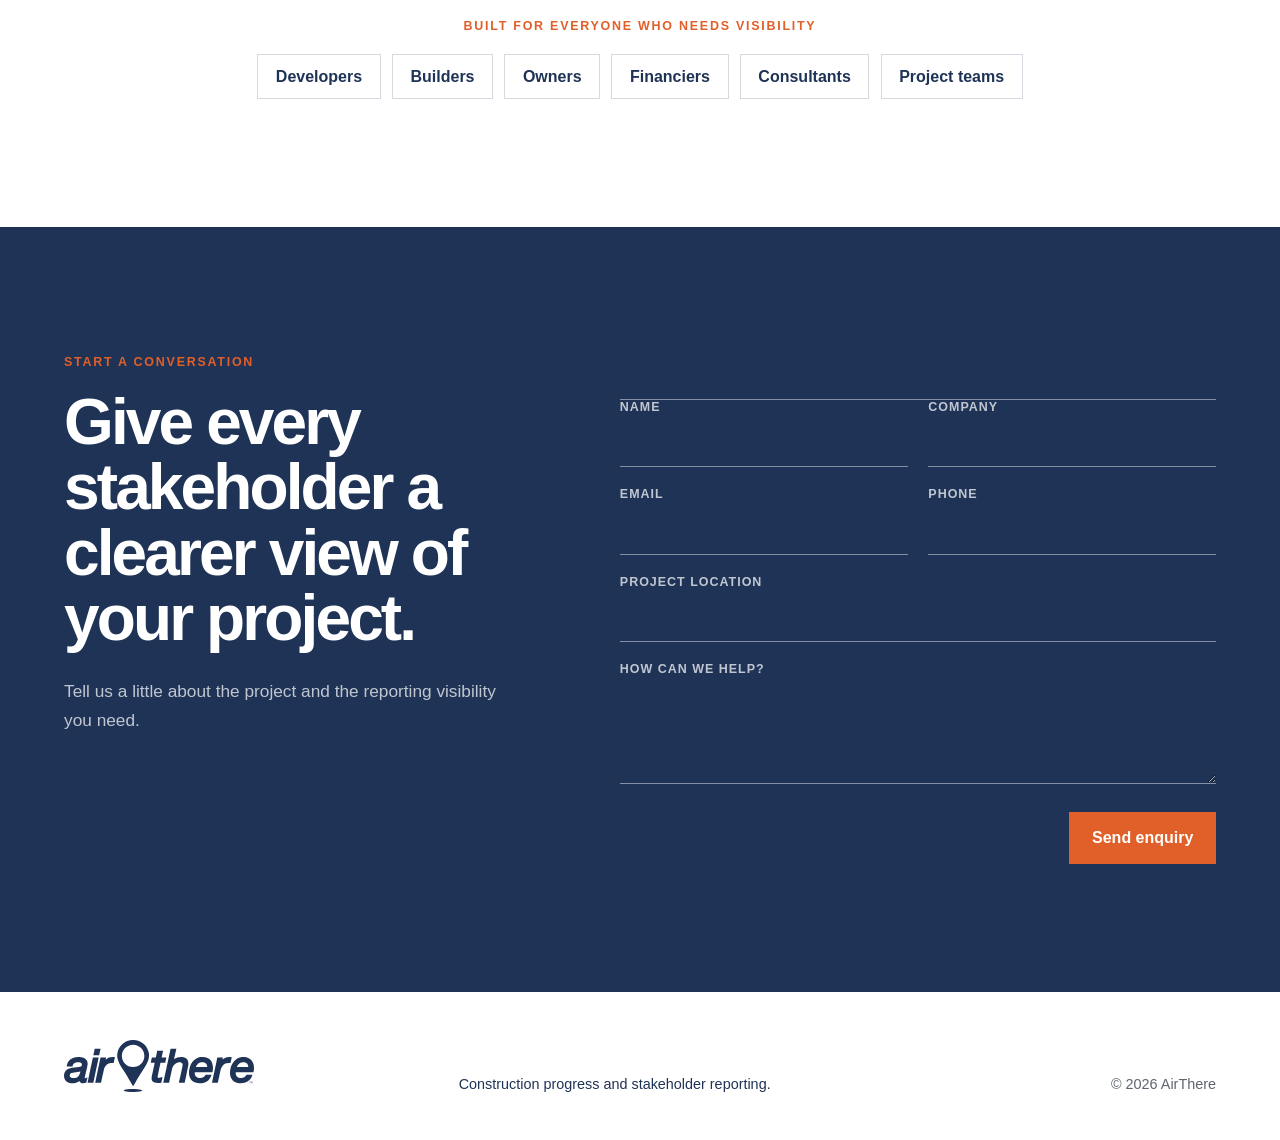
==== commit fe94ee42: "Add contact form spam protection" ====
--- a/index.html
+++ b/index.html
@@ -173,6 +173,14 @@
           <p>Tell us a little about the project and the reporting visibility you need.</p>
         </div>
         <form id="contact-form" novalidate>
+          <input
+            class="honeypot"
+            type="text"
+            name="website"
+            tabindex="-1"
+            autocomplete="off"
+            aria-hidden="true"
+          />
           <div class="field-row">
             <label>
               <span>Name</span>
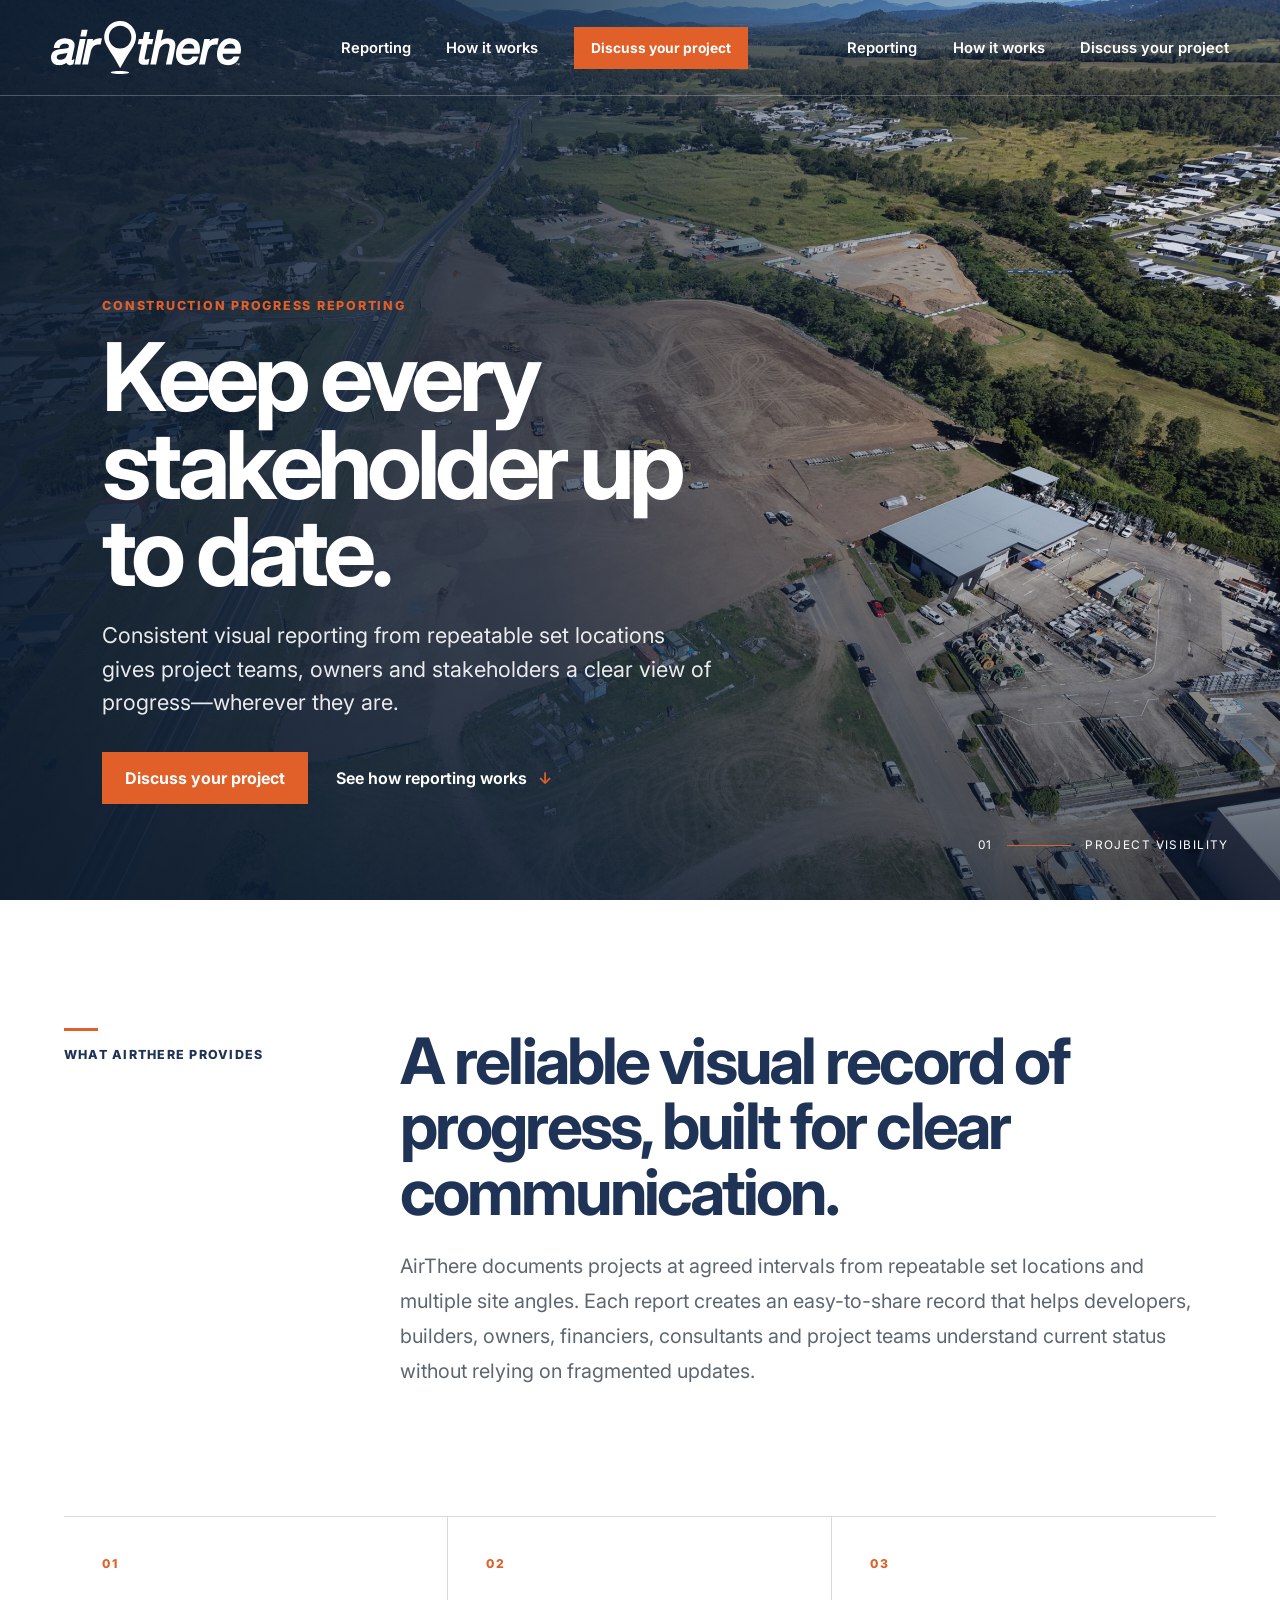
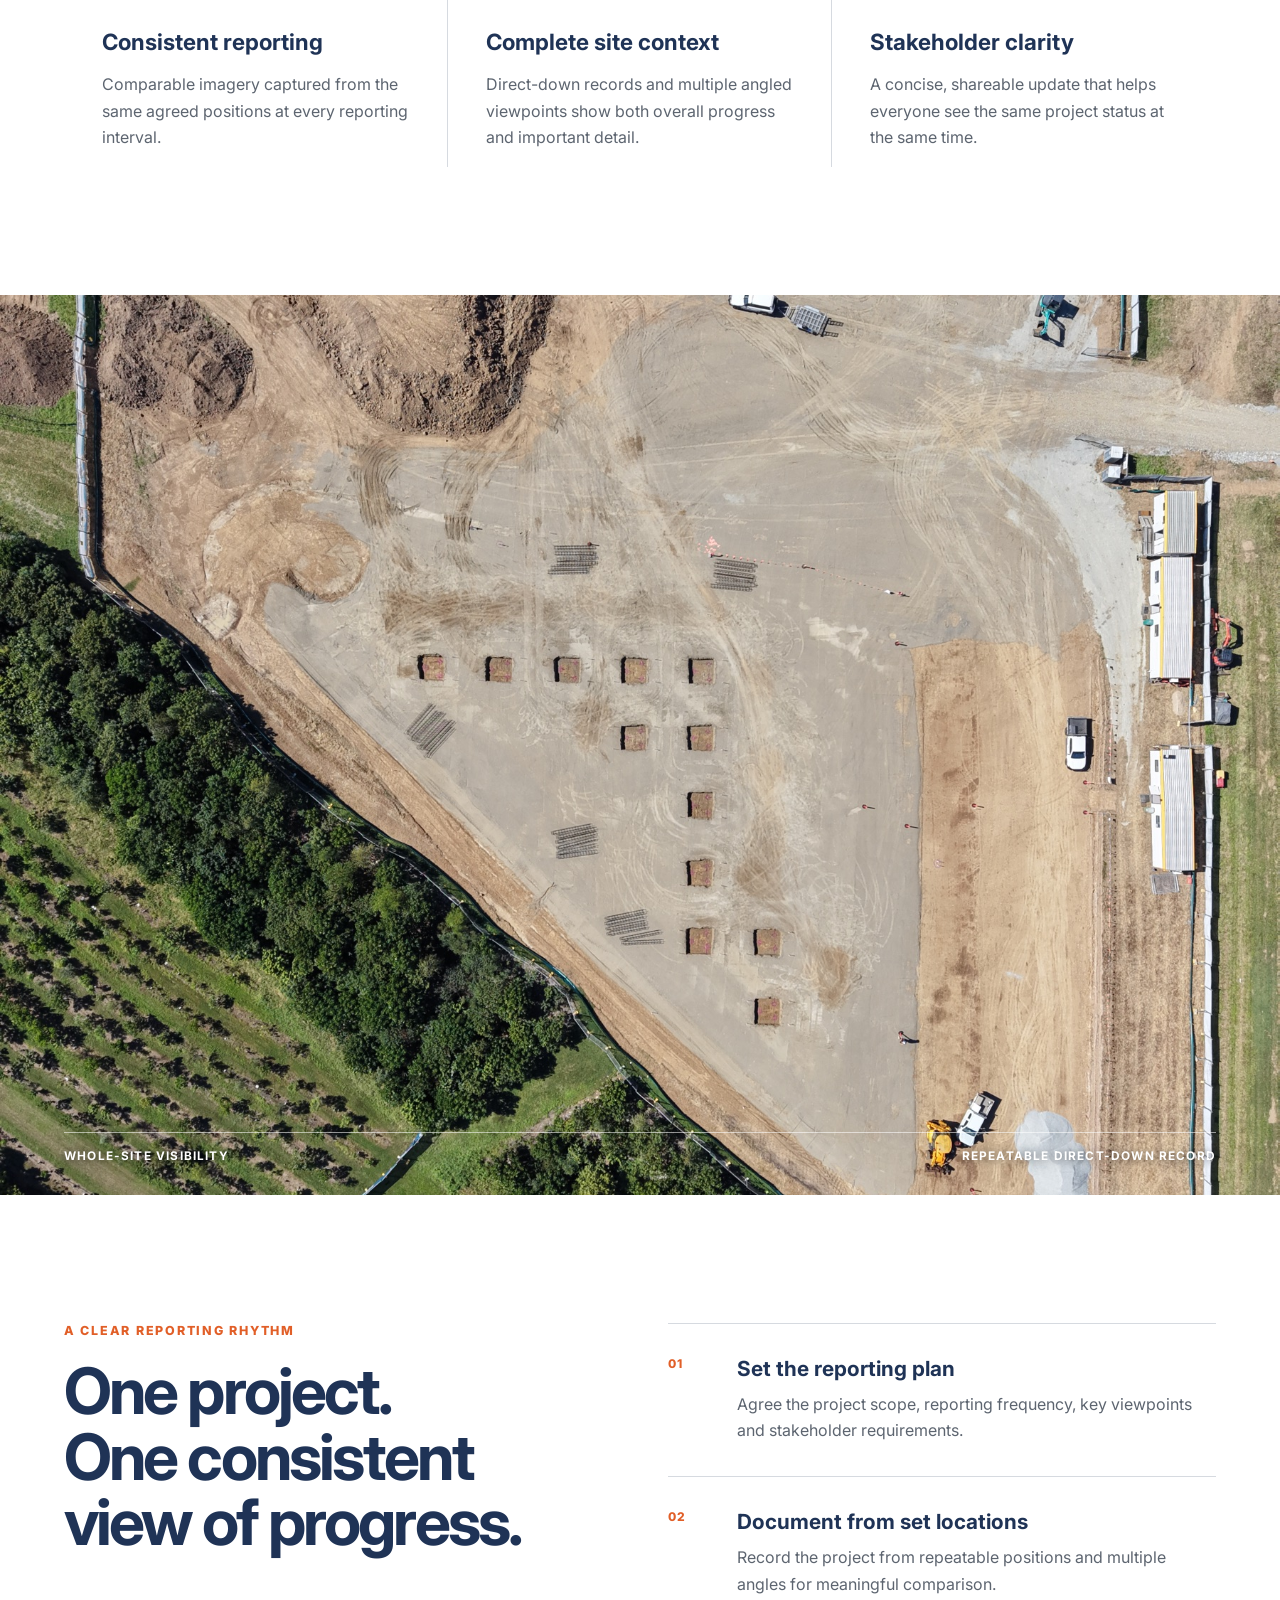
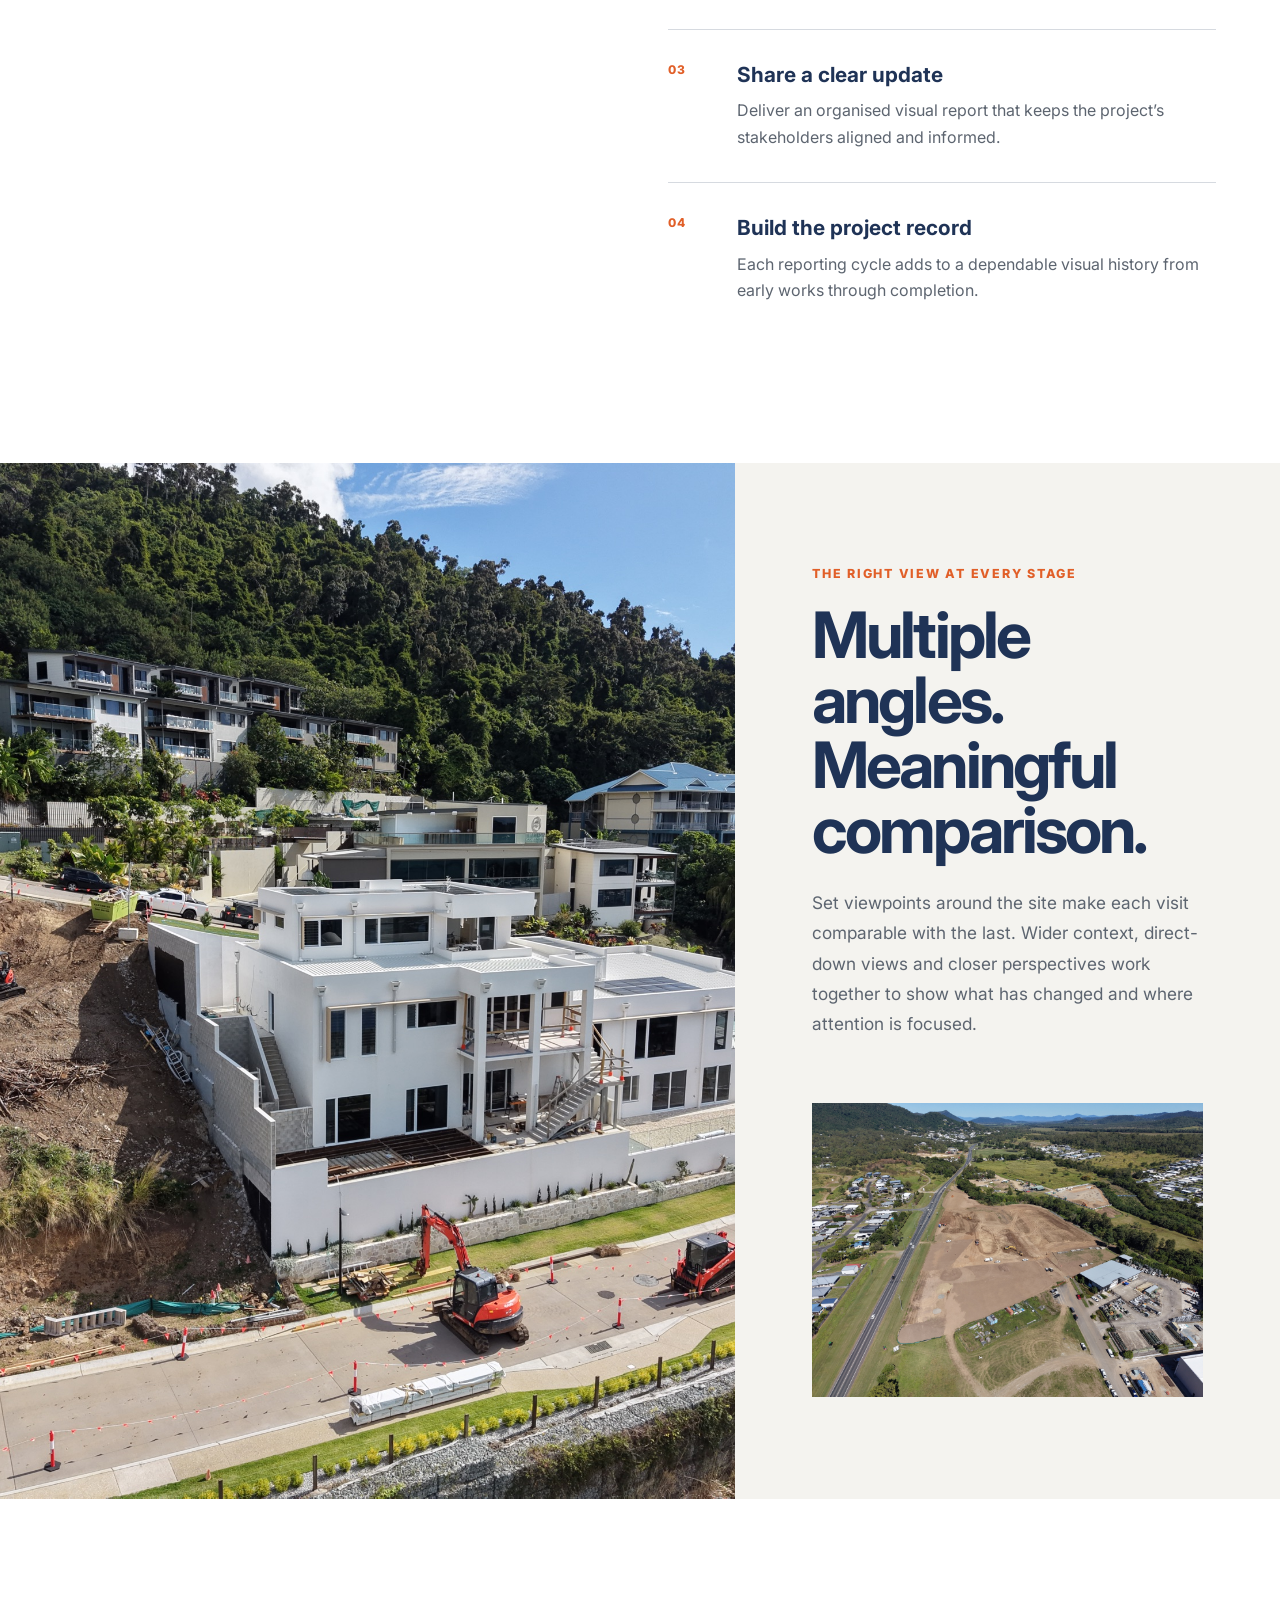
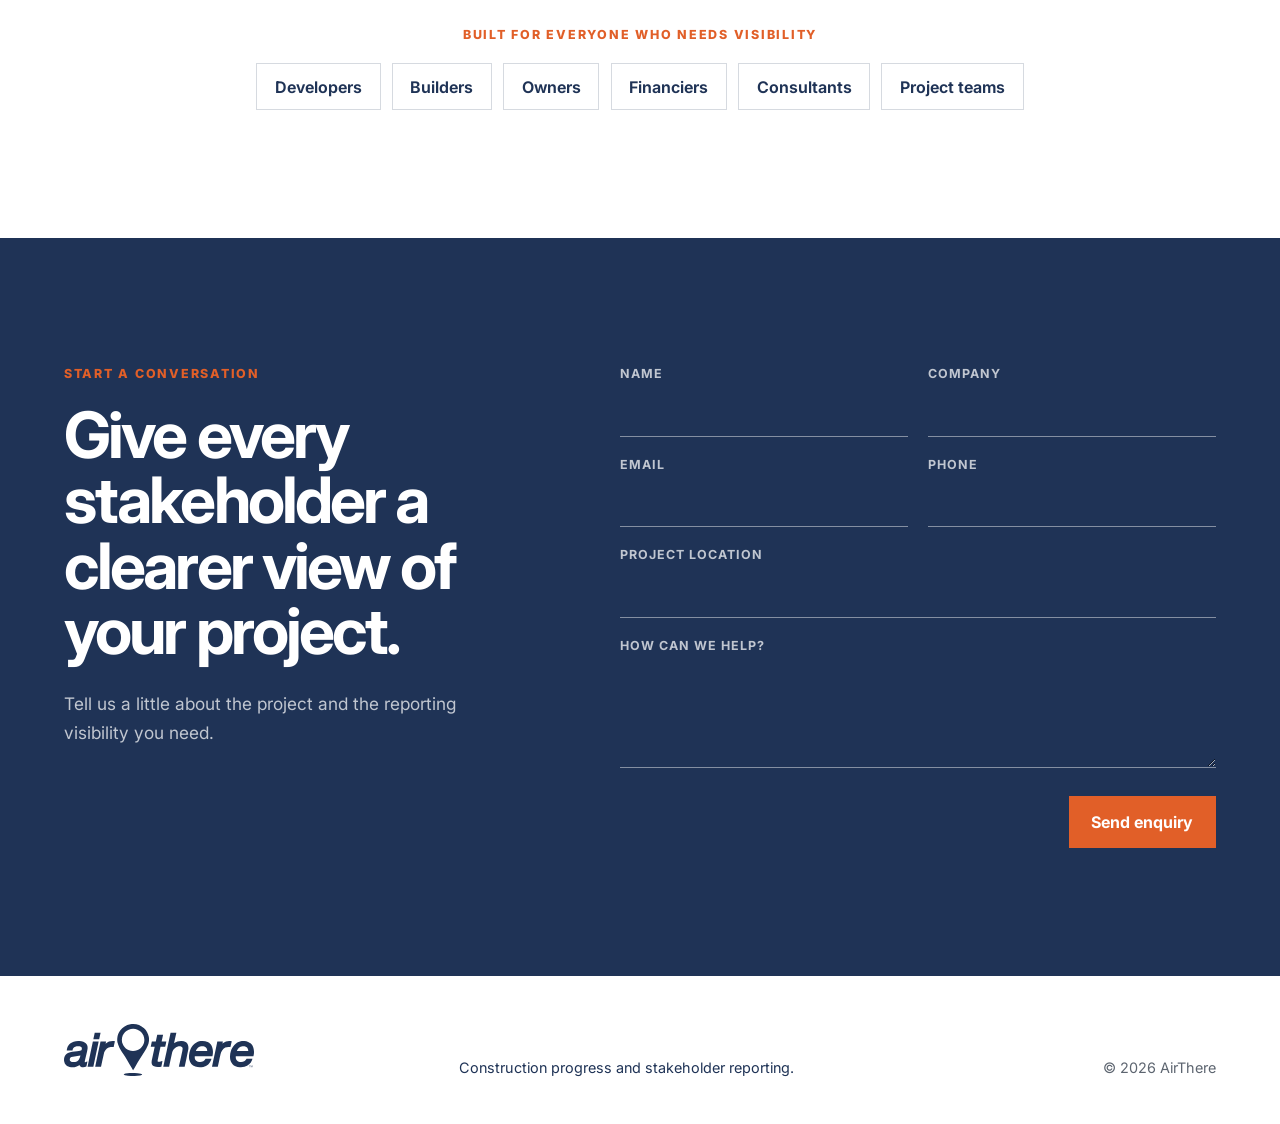
==== commit 08771cf0: "Add AirThere admin foundation, D1 model, and application routing Introduce Customer → Project → Shoo" ====
--- a/index.html
+++ b/index.html
@@ -6,16 +6,20 @@
     <meta name="description" content="Consistent visual project reporting that keeps every stakeholder up to date." />
     <meta name="theme-color" content="#1f3356" />
     <title>AirThere — Construction Project Progress Reporting</title>
-    <link rel="icon" href="assets/airthere-logo.svg" type="image/svg+xml" />
-    <link rel="stylesheet" href="styles.css" />
-    <script src="script.js" defer></script>
+    <link rel="canonical" href="https://airthere.com.au/" />
+    <link rel="preconnect" href="https://fonts.googleapis.com" />
+    <link rel="preconnect" href="https://fonts.gstatic.com" crossorigin />
+    <link rel="stylesheet" href="https://fonts.googleapis.com/css2?family=Inter:wght@400;600;700;800&display=swap" />
+    <link rel="icon" href="/assets/airthere-logo.svg" type="image/svg+xml" />
+    <link rel="stylesheet" href="/styles.css" />
+    <script src="/script.js" defer></script>
   </head>
   <body>
     <a class="skip-link" href="#main">Skip to content</a>
 
     <header class="site-header">
       <a class="brand" href="#top" aria-label="AirThere home">
-        <img src="assets/airthere-logo.svg" alt="AirThere" />
+        <img src="/assets/airthere-logo.svg" alt="AirThere" />
       </a>
       <nav aria-label="Primary navigation">
         <a href="#reporting">Reporting</a>
@@ -91,7 +95,7 @@
 
       <section class="feature-image section" aria-label="Site reporting example">
         <figure>
-          <img src="assets/site-direct-down.jpg" alt="Direct-down view documenting the layout and progress of a construction site" loading="lazy" />
+          <img src="/assets/site-direct-down.jpg" alt="Direct-down view documenting the layout and progress of a construction site" loading="lazy" />
           <figcaption>
             <span>Whole-site visibility</span>
             <span>Repeatable direct-down record</span>
@@ -138,7 +142,7 @@
 
       <section class="perspectives section">
         <figure class="perspective-large">
-          <img src="assets/site-angled-close.jpg" alt="Angled construction progress view showing the building and surrounding works" loading="lazy" />
+          <img src="/assets/site-angled-close.jpg" alt="Angled construction progress view showing the building and surrounding works" loading="lazy" />
         </figure>
         <div class="perspective-copy">
           <p class="eyebrow">The right view at every stage</p>
@@ -149,7 +153,7 @@
             show what has changed and where attention is focused.
           </p>
           <figure>
-            <img src="assets/site-angled-wide.jpg" alt="Wide angled view showing the full extent of a construction project and surrounding area" loading="lazy" />
+            <img src="/assets/site-angled-wide.jpg" alt="Wide angled view showing the full extent of a construction project and surrounding area" loading="lazy" />
           </figure>
         </div>
       </section>
@@ -219,7 +223,7 @@
 
     <footer>
       <a class="brand footer-brand" href="#top" aria-label="AirThere home">
-        <img src="assets/airthere-logo.svg" alt="AirThere" />
+        <img src="/assets/airthere-logo.svg" alt="AirThere" />
       </a>
       <p>Construction progress and stakeholder reporting.</p>
       <p class="copyright">© <span id="year"></span> AirThere</p>
--- a/styles.css
+++ b/styles.css
@@ -304,6 +304,13 @@
 .contact h2 { color: var(--white); }
 .contact-copy > p:last-child { color: rgba(255,255,255,.72); line-height: 1.7; font-size: 1.08rem; }
 form { max-width: 700px; }
+.honeypot {
+  position: absolute;
+  left: -10000px;
+  width: 1px;
+  height: 1px;
+  overflow: hidden;
+}
 .field-row { display: grid; grid-template-columns: 1fr 1fr; gap: 1.3rem; }
 label { display: block; margin-bottom: 1.25rem; }
 label > span {
@@ -340,6 +347,30 @@
 .footer-brand img { filter: none; }
 footer p { margin: 0; font-size: .9rem; }
 .copyright { text-align: right; color: var(--muted); }
+
+.app-header {
+  position: relative;
+  background: var(--blue);
+  border-bottom: 0;
+}
+.app-page {
+  max-width: 820px;
+  margin: 0 auto;
+  padding: clamp(4rem, 8vw, 7rem) clamp(1.25rem, 5vw, 5rem) 5rem;
+}
+.app-page h1 {
+  color: var(--blue);
+  font-size: clamp(2.4rem, 5vw, 4.4rem);
+  letter-spacing: -.045em;
+  line-height: 1.02;
+  margin-bottom: 1.2rem;
+}
+.app-copy {
+  color: var(--muted);
+  font-size: 1.08rem;
+  line-height: 1.7;
+  max-width: 38rem;
+}
 
 @media (max-width: 900px) {
   .site-header { height: 78px; }
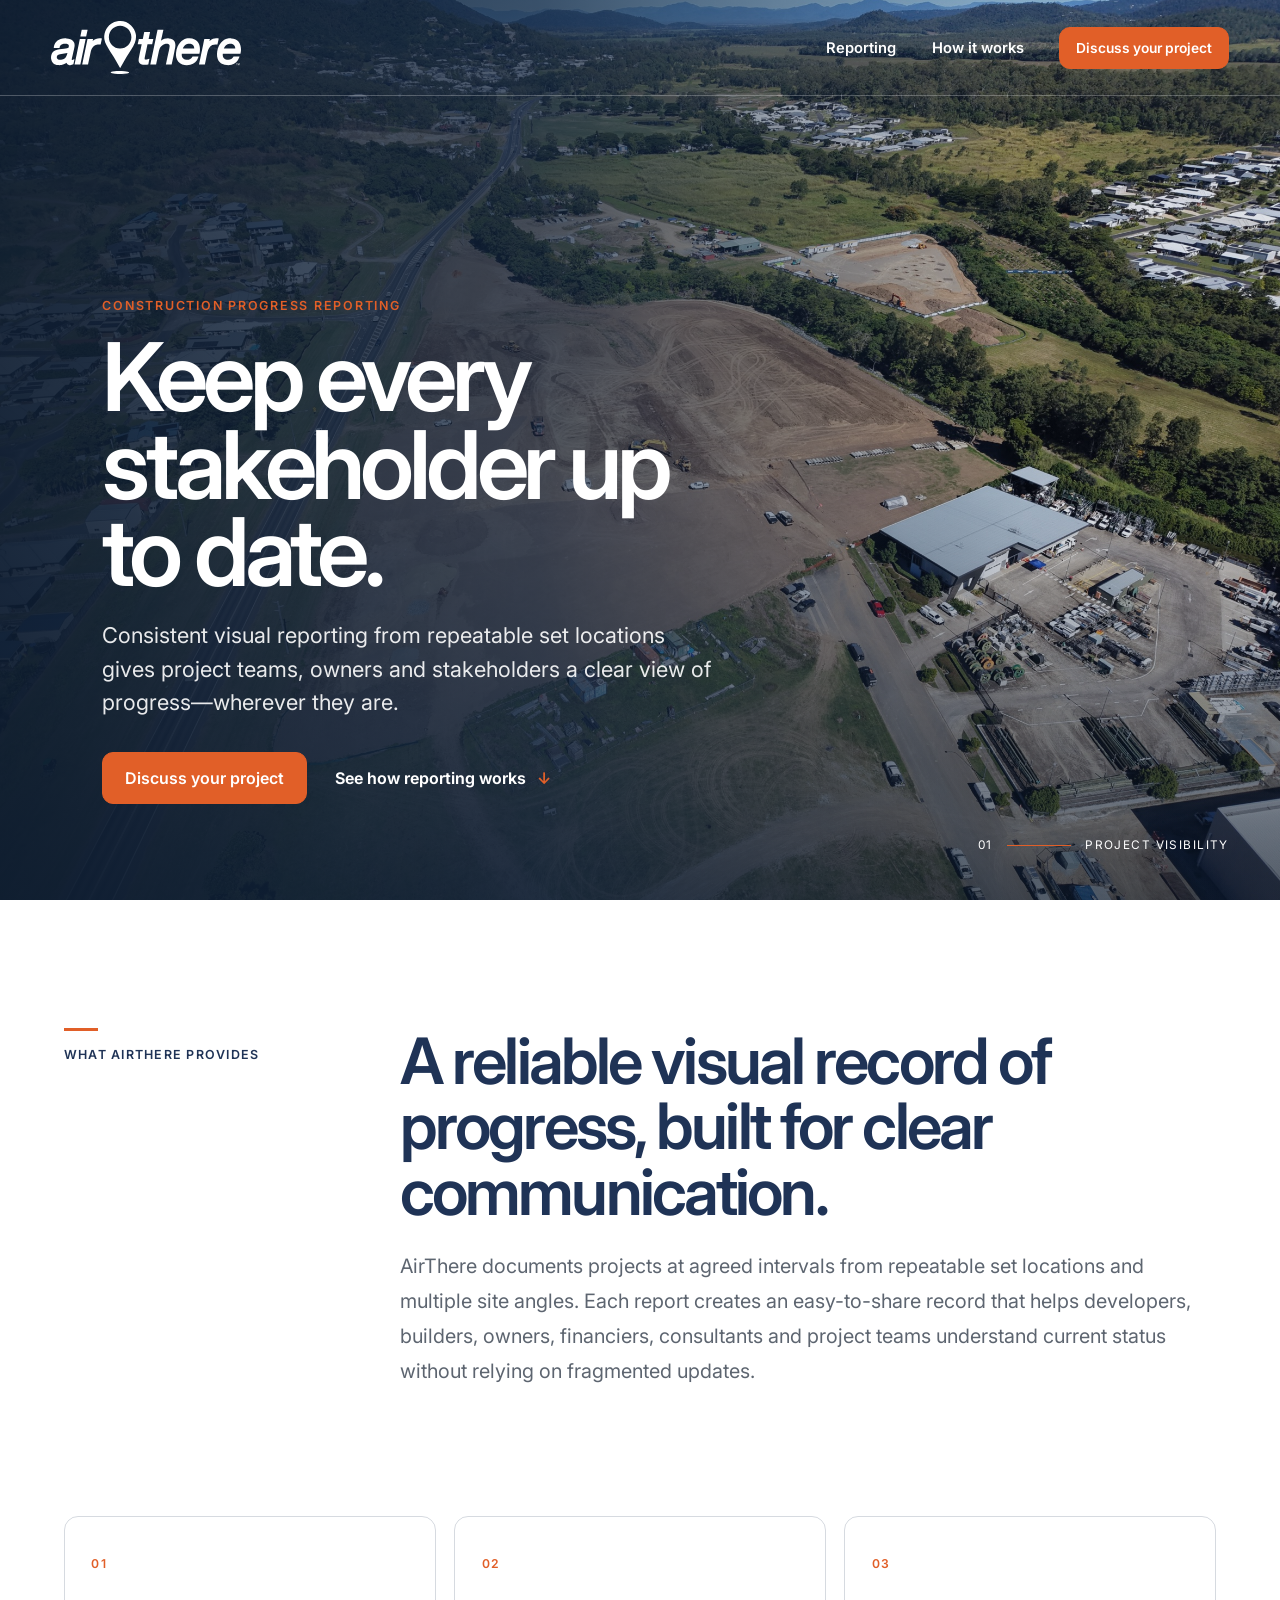
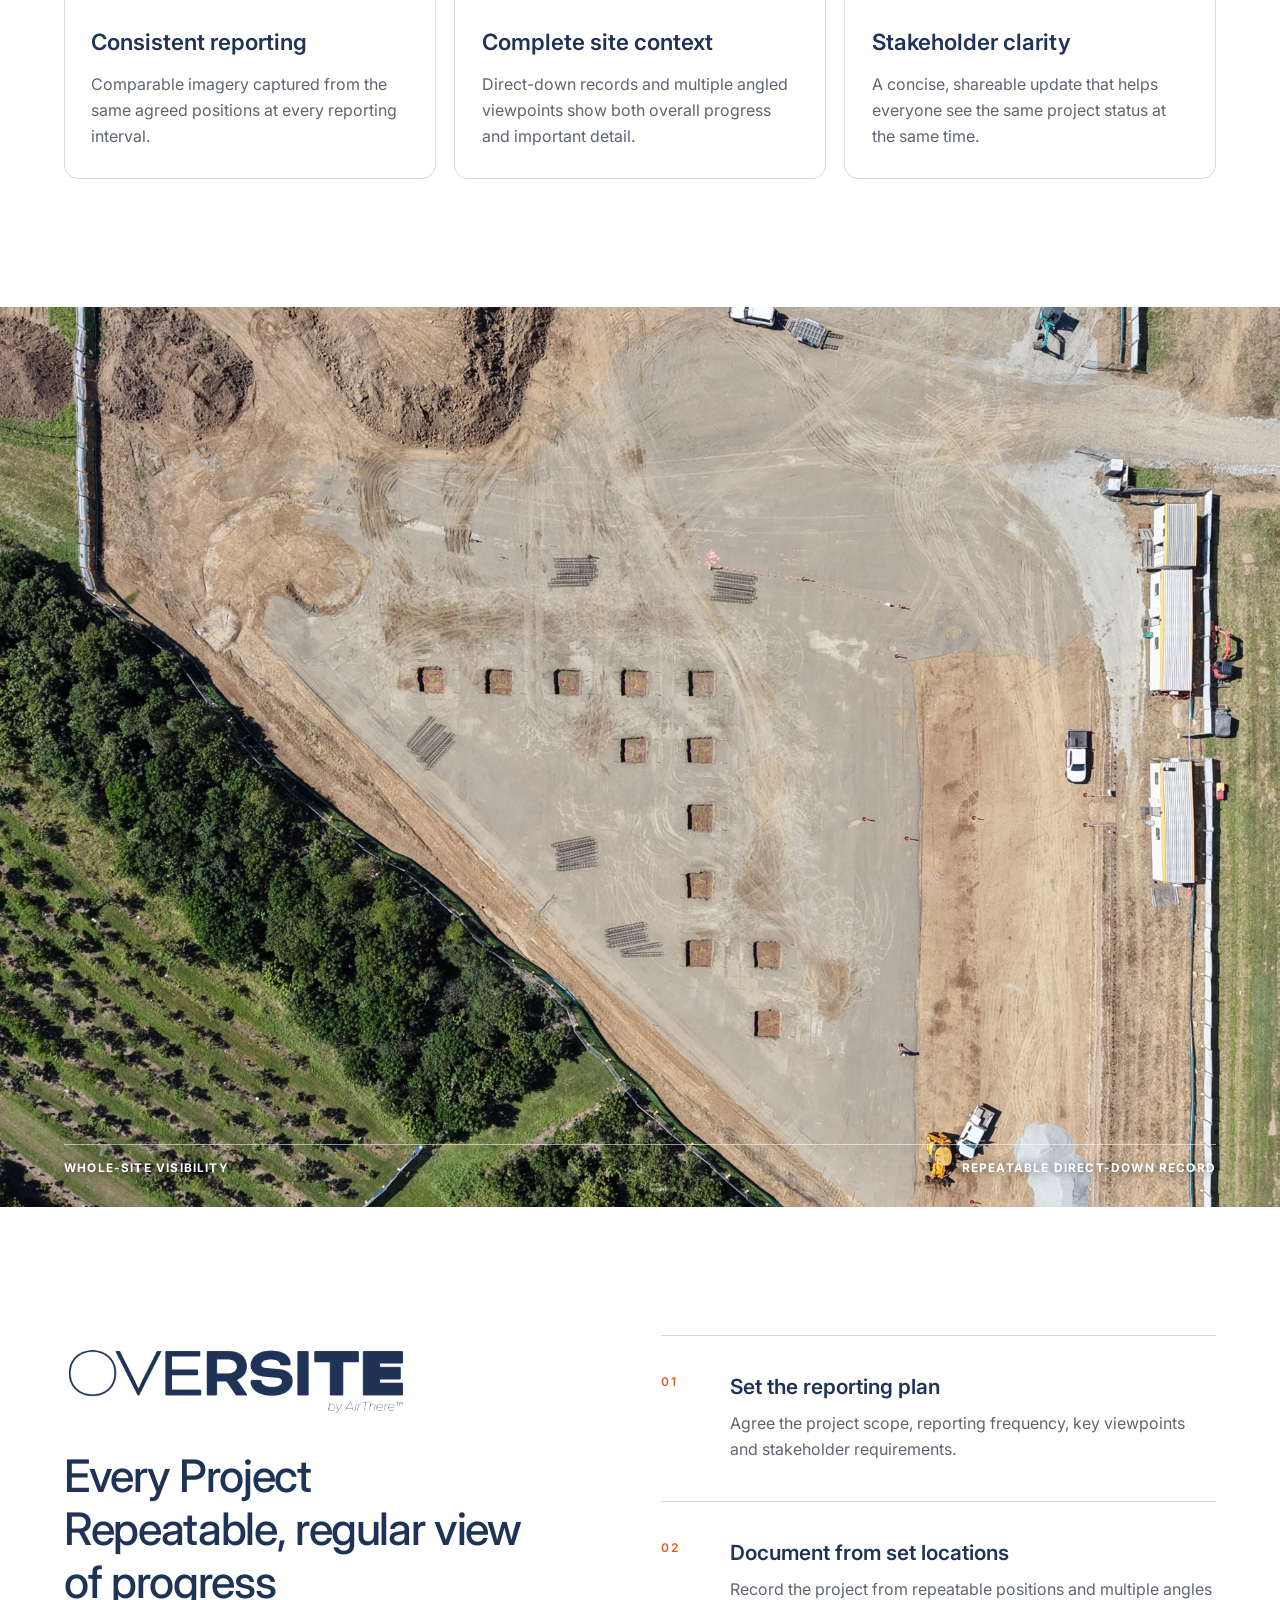
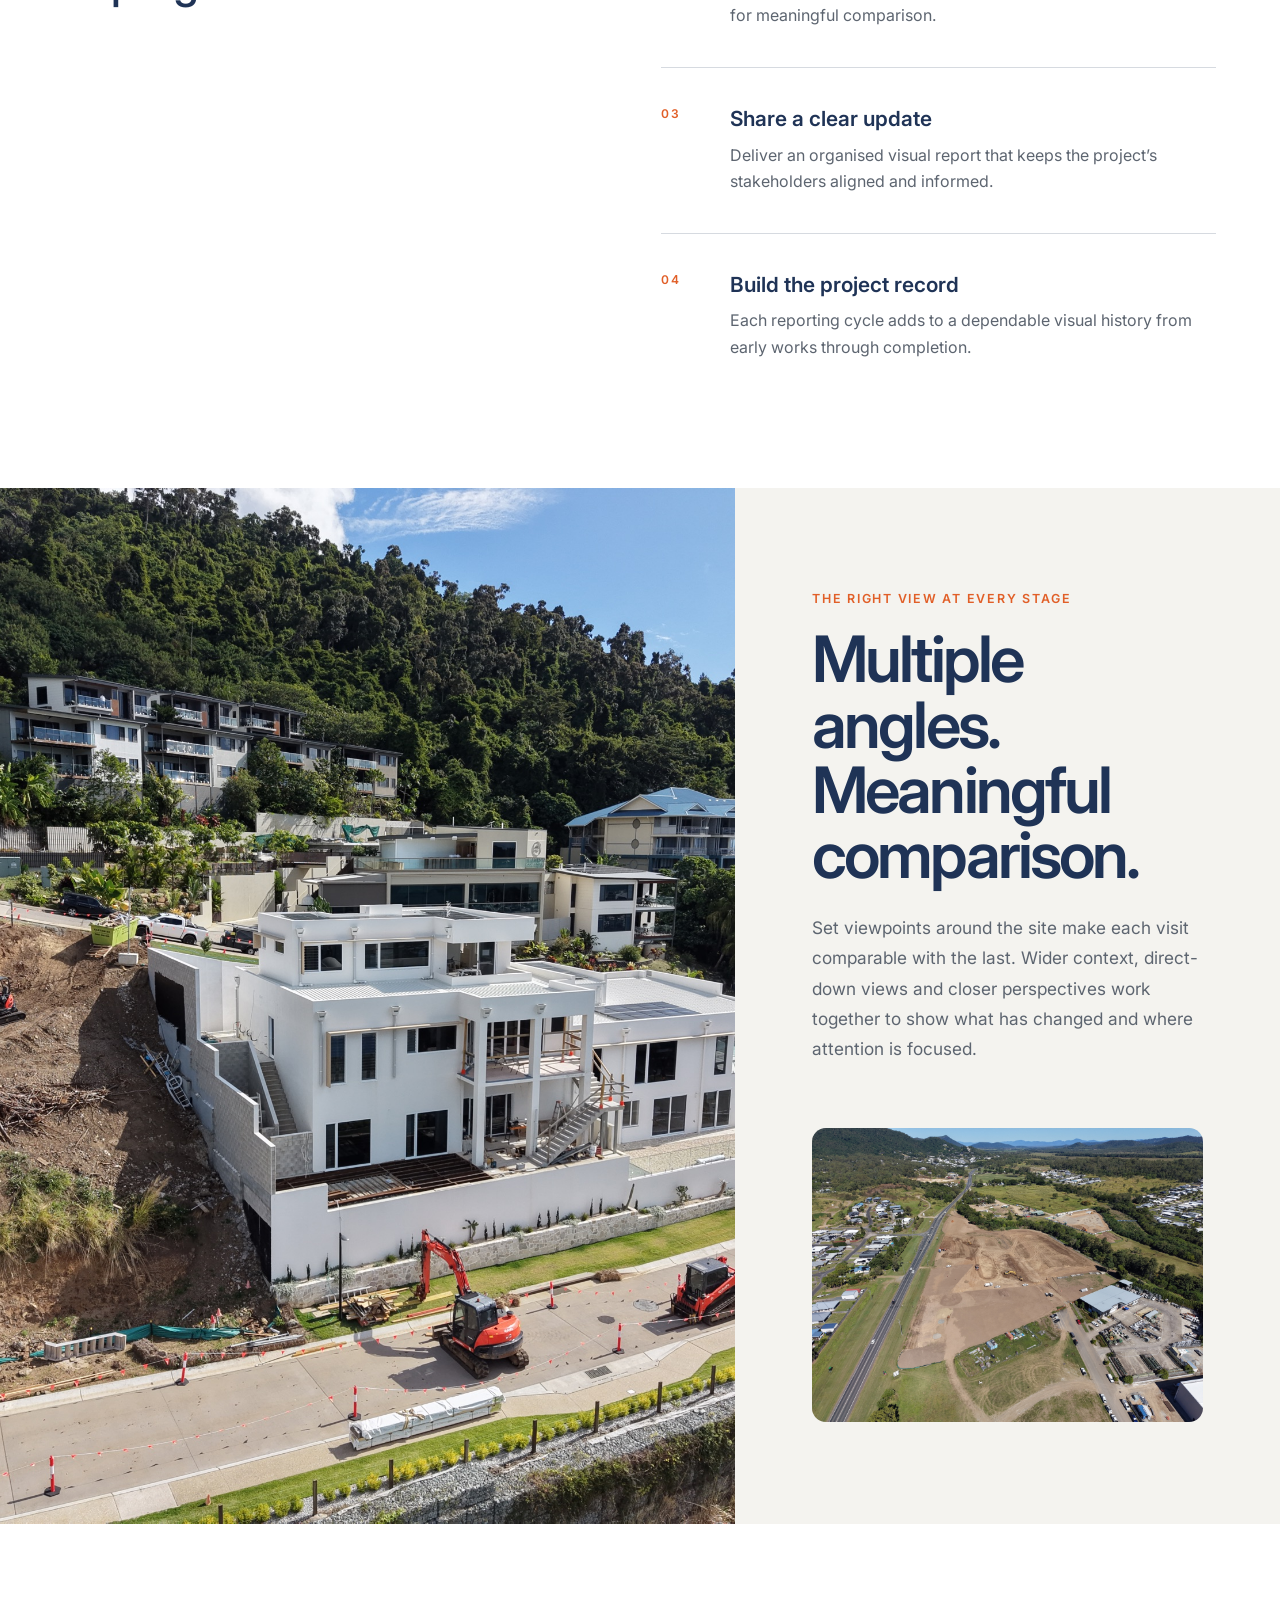
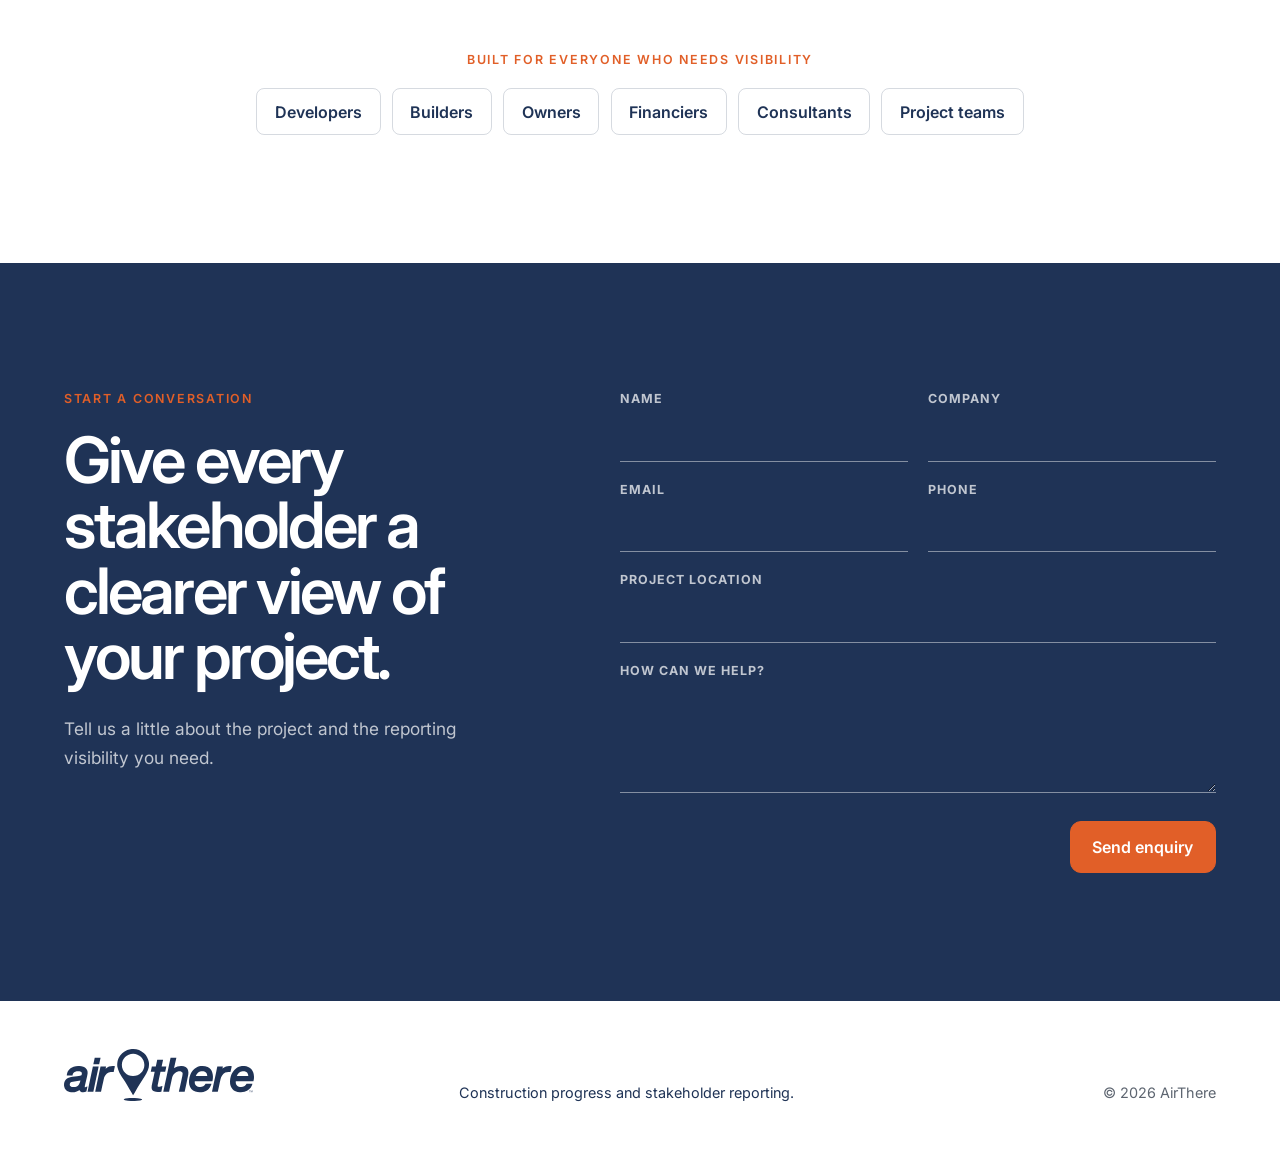
==== commit e1af6d05: "Refresh the public site header, corners, and OVERSITE section. Remove the duplicated desktop navigat" ====
--- a/index.html
+++ b/index.html
@@ -9,19 +9,19 @@
     <link rel="canonical" href="https://airthere.com.au/" />
     <link rel="preconnect" href="https://fonts.googleapis.com" />
     <link rel="preconnect" href="https://fonts.gstatic.com" crossorigin />
-    <link rel="stylesheet" href="https://fonts.googleapis.com/css2?family=Inter:wght@400;600;700;800&display=swap" />
+    <link rel="stylesheet" href="https://fonts.googleapis.com/css2?family=Inter:wght@400;500;600;700;800&display=swap" />
     <link rel="icon" href="/assets/airthere-logo.svg" type="image/svg+xml" />
     <link rel="stylesheet" href="/styles.css" />
     <script src="/script.js" defer></script>
   </head>
-  <body>
+  <body class="public-body">
     <a class="skip-link" href="#main">Skip to content</a>
 
     <header class="site-header">
       <a class="brand" href="#top" aria-label="AirThere home">
         <img src="/assets/airthere-logo.svg" alt="AirThere" />
       </a>
-      <nav aria-label="Primary navigation">
+      <nav class="primary-nav" aria-label="Primary navigation">
         <a href="#reporting">Reporting</a>
         <a href="#how-it-works">How it works</a>
         <a class="button button-small" href="#contact">Discuss your project</a>
@@ -105,8 +105,14 @@
 
       <section class="process section" id="how-it-works">
         <div class="process-heading">
-          <p class="eyebrow">A clear reporting rhythm</p>
-          <h2>One project.<br />One consistent view of progress.</h2>
+          <img
+            class="oversite-mark"
+            src="/assets/oversite-logo.png"
+            alt="OVERSITE by AirThere"
+            width="2000"
+            height="500"
+          />
+          <h2>Every Project<br />Repeatable, regular view of progress</h2>
         </div>
         <ol>
           <li>
--- a/styles.css
+++ b/styles.css
@@ -60,7 +60,7 @@
 }
 .brand { width: 190px; }
 .brand img { filter: brightness(0) invert(1); }
-.site-header nav {
+.site-header nav:not(.mobile-nav) {
   display: flex;
   align-items: center;
   gap: 2.2rem;
@@ -68,8 +68,8 @@
   font-size: .92rem;
   font-weight: 600;
 }
-.site-header nav a:not(.button) { position: relative; }
-.site-header nav a:not(.button)::after {
+.site-header nav:not(.mobile-nav) a:not(.button) { position: relative; }
+.site-header nav:not(.mobile-nav) a:not(.button)::after {
   content: "";
   position: absolute;
   left: 0;
@@ -79,8 +79,83 @@
   background: var(--orange);
   transition: right .25s ease;
 }
-.site-header nav a:hover::after { right: 0; }
+.site-header nav:not(.mobile-nav) a:hover::after { right: 0; }
 .menu-button, .mobile-nav { display: none; }
+
+.public-body {
+  overflow-x: clip;
+}
+.public-body .skip-link {
+  border-radius: 8px;
+}
+.public-body .site-header {
+  gap: 1.5rem;
+}
+.public-body .primary-nav {
+  margin-left: auto;
+}
+.public-body .button {
+  border-radius: 11px;
+  font-weight: 600;
+}
+.public-body .eyebrow,
+.public-body .section-label,
+.public-body .number,
+.public-body .process li > span {
+  font-weight: 600;
+}
+.public-body h1,
+.public-body h2,
+.public-body h3 {
+  font-weight: 600;
+}
+.public-body .intro-content > p,
+.public-body .hero-copy {
+  font-weight: 400;
+}
+.public-body .capabilities {
+  gap: 1.15rem;
+}
+.public-body .capabilities article {
+  padding: 2.15rem 1.65rem 1.75rem;
+  border: 1px solid var(--line);
+  border-radius: 14px;
+}
+.public-body .capabilities article:last-child {
+  border-right: 1px solid var(--line);
+}
+.public-body .oversite-mark {
+  width: min(100%, 21.5rem);
+  max-width: 100%;
+  height: auto;
+  margin: 0 0 1.85rem;
+}
+.public-body .process {
+  gap: clamp(3.5rem, 8vw, 8rem);
+}
+.public-body .process h2 {
+  margin-bottom: 0;
+  font-size: clamp(1.85rem, 3.5vw, 3.2rem);
+  font-weight: 500;
+  line-height: 1.18;
+  letter-spacing: -.03em;
+}
+.public-body .process li {
+  padding: 2.4rem 0;
+}
+.public-body .process li:last-child {
+  padding-bottom: 0;
+}
+.public-body .audience-list span {
+  border-radius: 8px;
+  font-weight: 600;
+}
+.public-body .perspective-copy img {
+  border-radius: 14px;
+}
+.public-body .menu-button {
+  border-radius: 8px;
+}
 
 .button {
   display: inline-flex;
@@ -375,7 +450,7 @@
 @media (max-width: 900px) {
   .site-header { height: 78px; }
   .brand { width: 155px; }
-  .site-header > nav { display: none; }
+  .site-header > nav:not(.mobile-nav) { display: none; }
   .menu-button {
     display: grid;
     gap: 7px;
@@ -399,6 +474,8 @@
   }
   .mobile-nav[hidden] { display: none; }
   .mobile-nav a { padding: 1rem 0; border-bottom: 1px solid rgba(255,255,255,.15); }
+  .public-body .oversite-mark { width: min(100%, 18.5rem); margin-bottom: 1.5rem; }
+  .public-body .process h2 { font-size: clamp(1.7rem, 6vw, 2.4rem); }
   .hero-content { width: 100%; }
   .hero-index { display: none; }
   .intro, .process, .contact { grid-template-columns: 1fr; }
@@ -424,6 +501,9 @@
   .field-row { grid-template-columns: 1fr; gap: 0; }
   .form-footer { align-items: flex-start; flex-direction: column; }
   .form-footer .button { width: 100%; }
+  .public-body .oversite-mark { width: min(100%, 16.5rem); }
+  .public-body .capabilities article { padding: 1.7rem 1.25rem 1.4rem; }
+  .public-body .process li { padding: 1.85rem 0; }
 }
 
 @media (prefers-reduced-motion: reduce) {
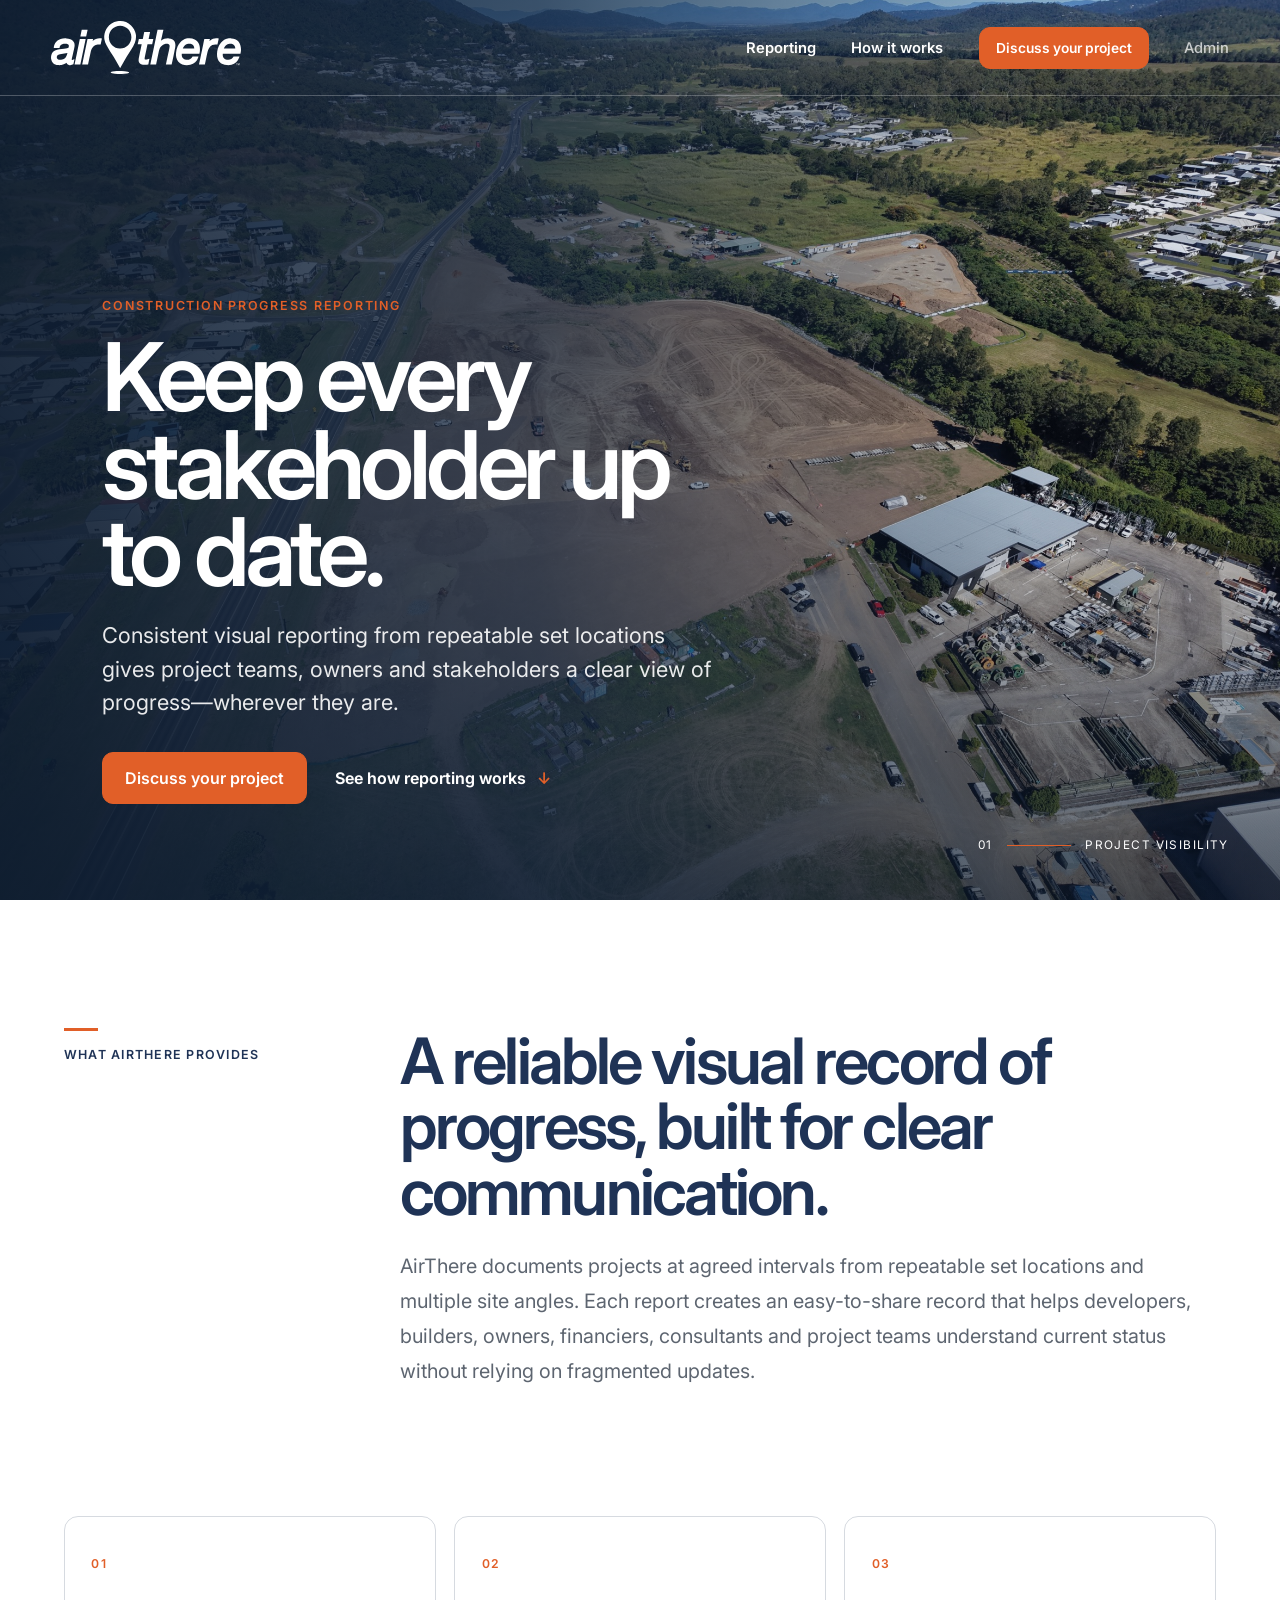
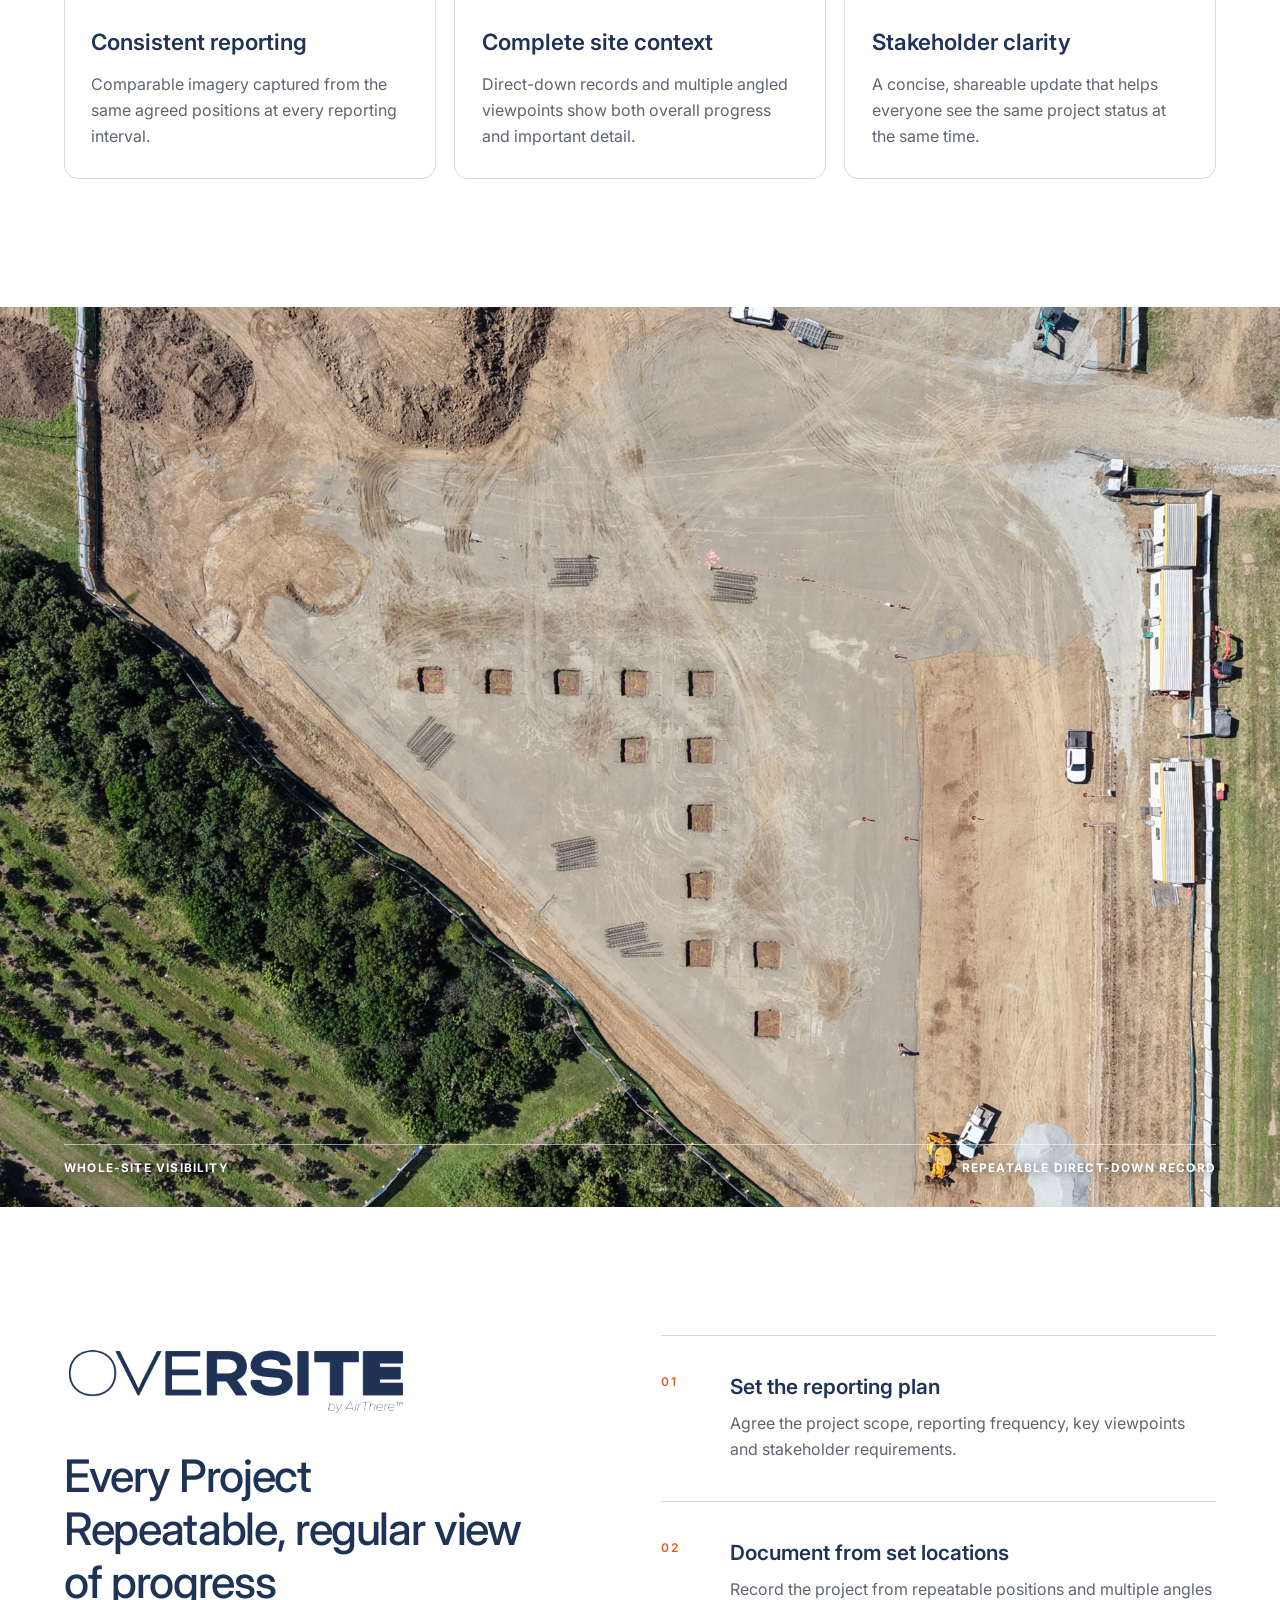
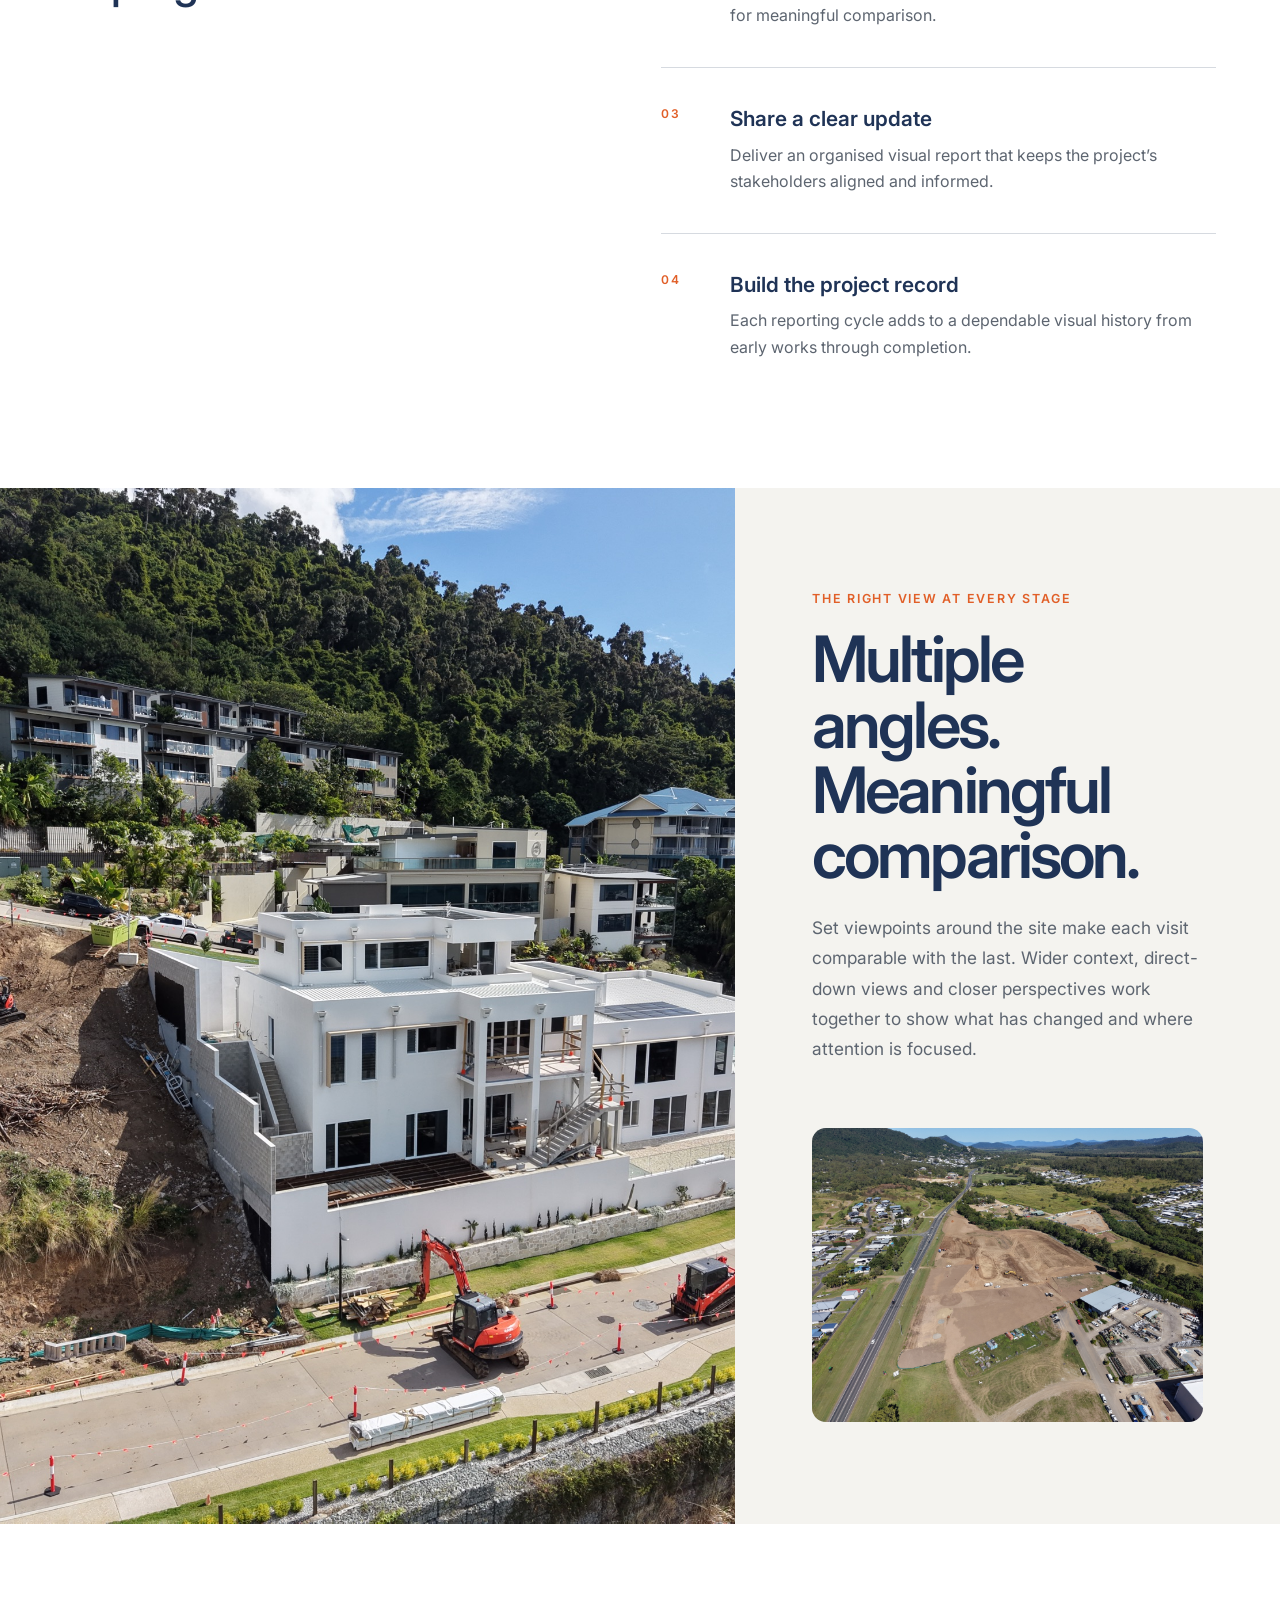
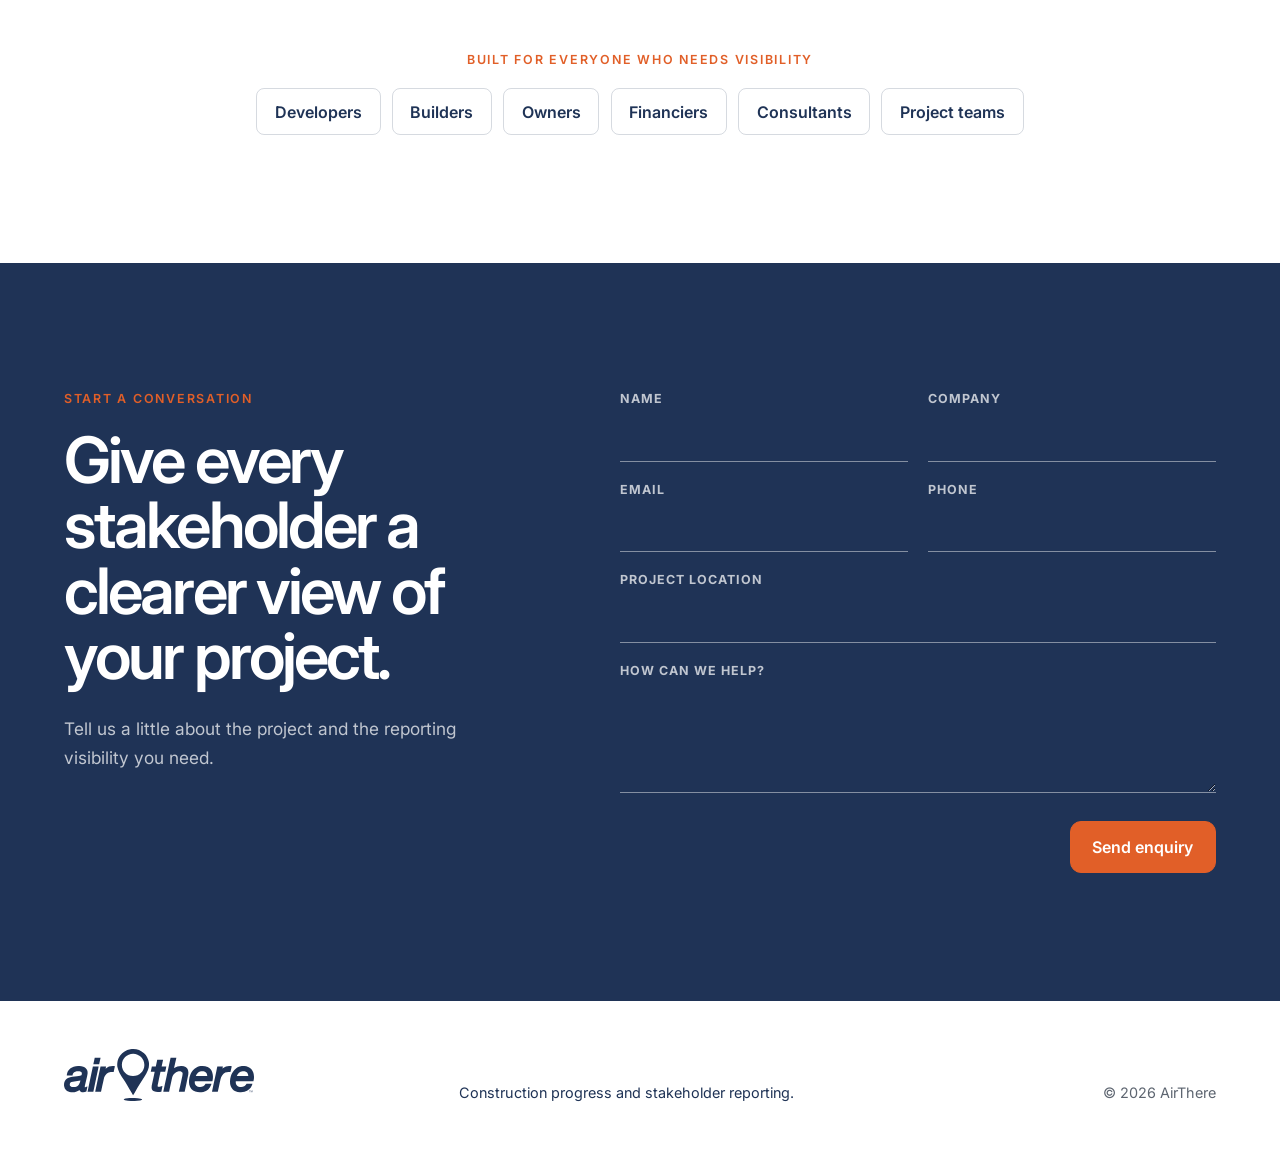
==== commit 040f0eef: "Add a discreet Admin link to the public site navigation. Place Admin after the marketing items in th" ====
--- a/index.html
+++ b/index.html
@@ -25,6 +25,7 @@
         <a href="#reporting">Reporting</a>
         <a href="#how-it-works">How it works</a>
         <a class="button button-small" href="#contact">Discuss your project</a>
+        <a class="nav-admin" href="/admin">Admin</a>
       </nav>
       <button class="menu-button" type="button" aria-expanded="false" aria-controls="mobile-nav">
         <span class="sr-only">Open navigation</span>
@@ -34,6 +35,7 @@
         <a href="#reporting">Reporting</a>
         <a href="#how-it-works">How it works</a>
         <a href="#contact">Discuss your project</a>
+        <a class="nav-admin" href="/admin">Admin</a>
       </nav>
     </header>
 
--- a/styles.css
+++ b/styles.css
@@ -81,6 +81,11 @@
 }
 .site-header nav:not(.mobile-nav) a:hover::after { right: 0; }
 .menu-button, .mobile-nav { display: none; }
+.mobile-nav {
+  color: var(--white);
+  font-size: .92rem;
+  font-weight: 600;
+}
 
 .public-body {
   overflow-x: clip;
@@ -93,6 +98,16 @@
 }
 .public-body .primary-nav {
   margin-left: auto;
+}
+.public-body .nav-admin {
+  opacity: 0.72;
+  font-weight: 500;
+}
+.public-body .nav-admin:hover {
+  opacity: 1;
+}
+.public-body .primary-nav a.nav-admin::after {
+  display: none;
 }
 .public-body .button {
   border-radius: 11px;
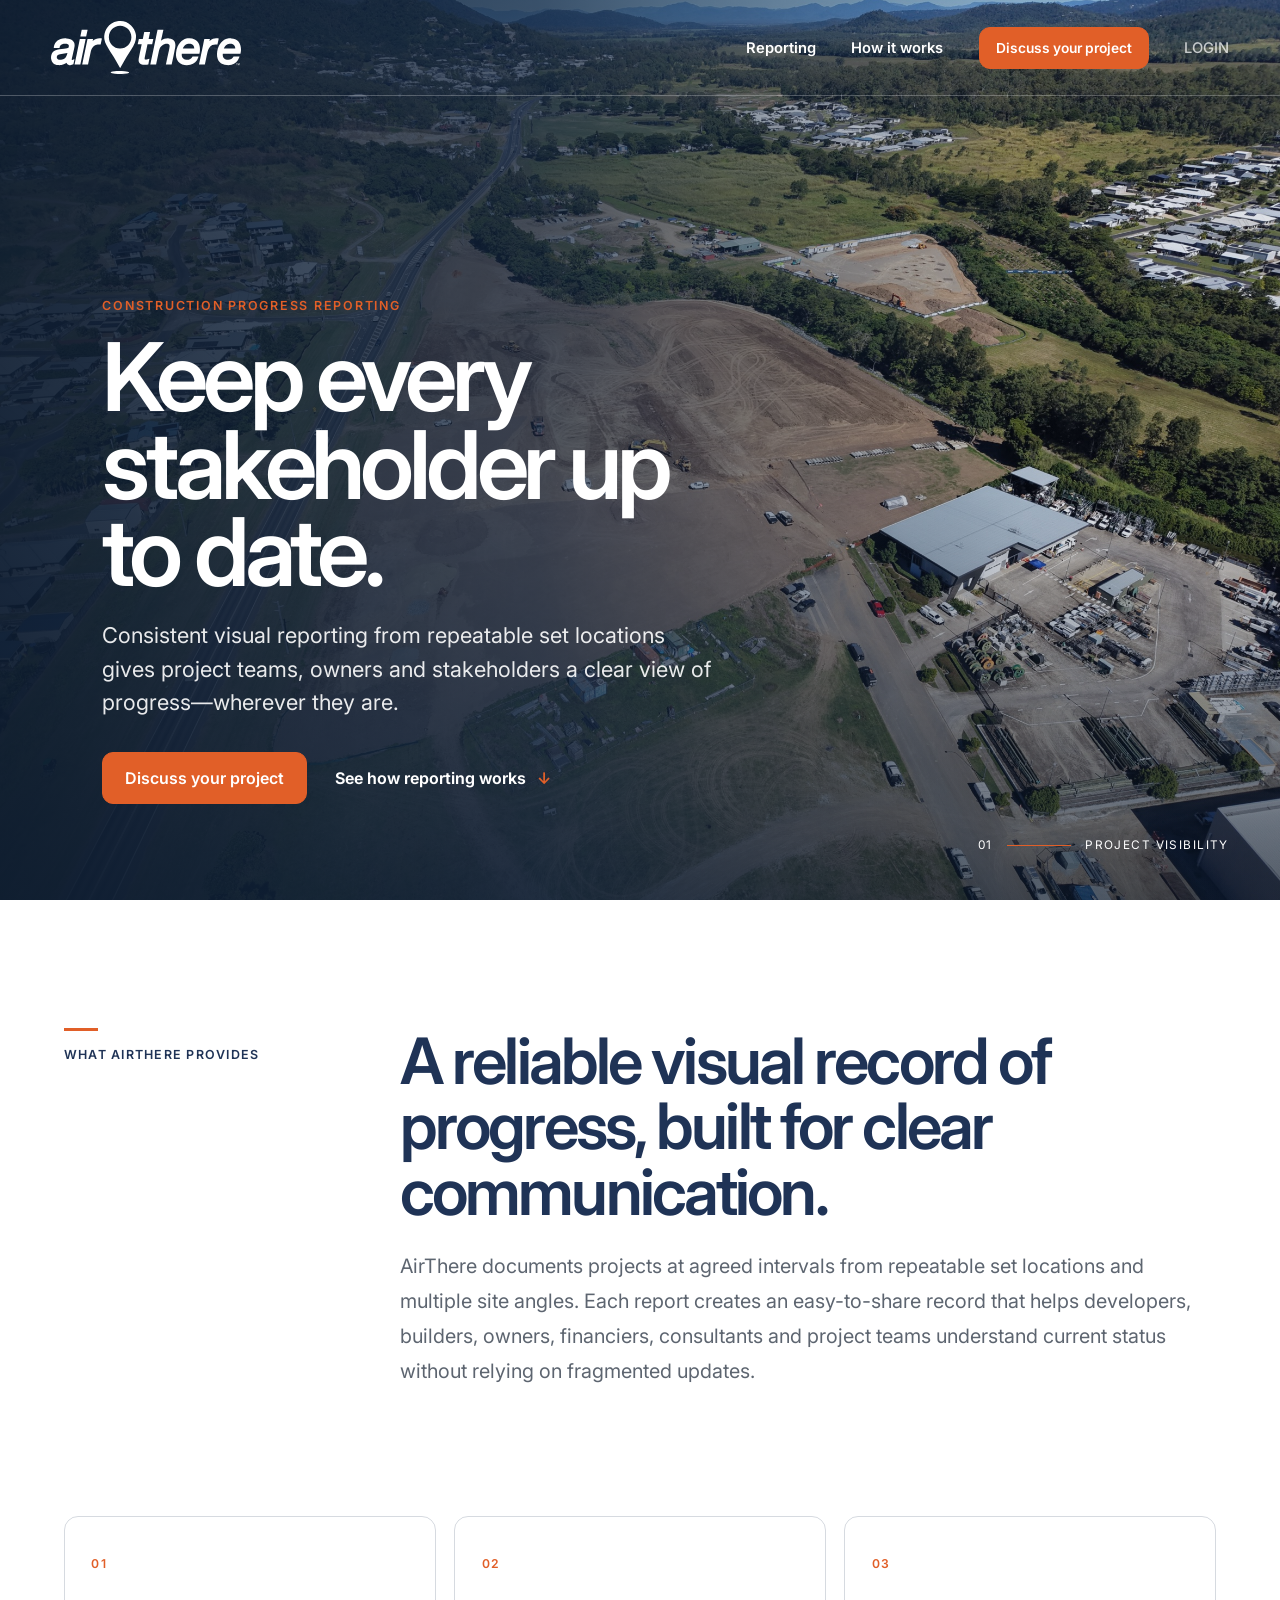
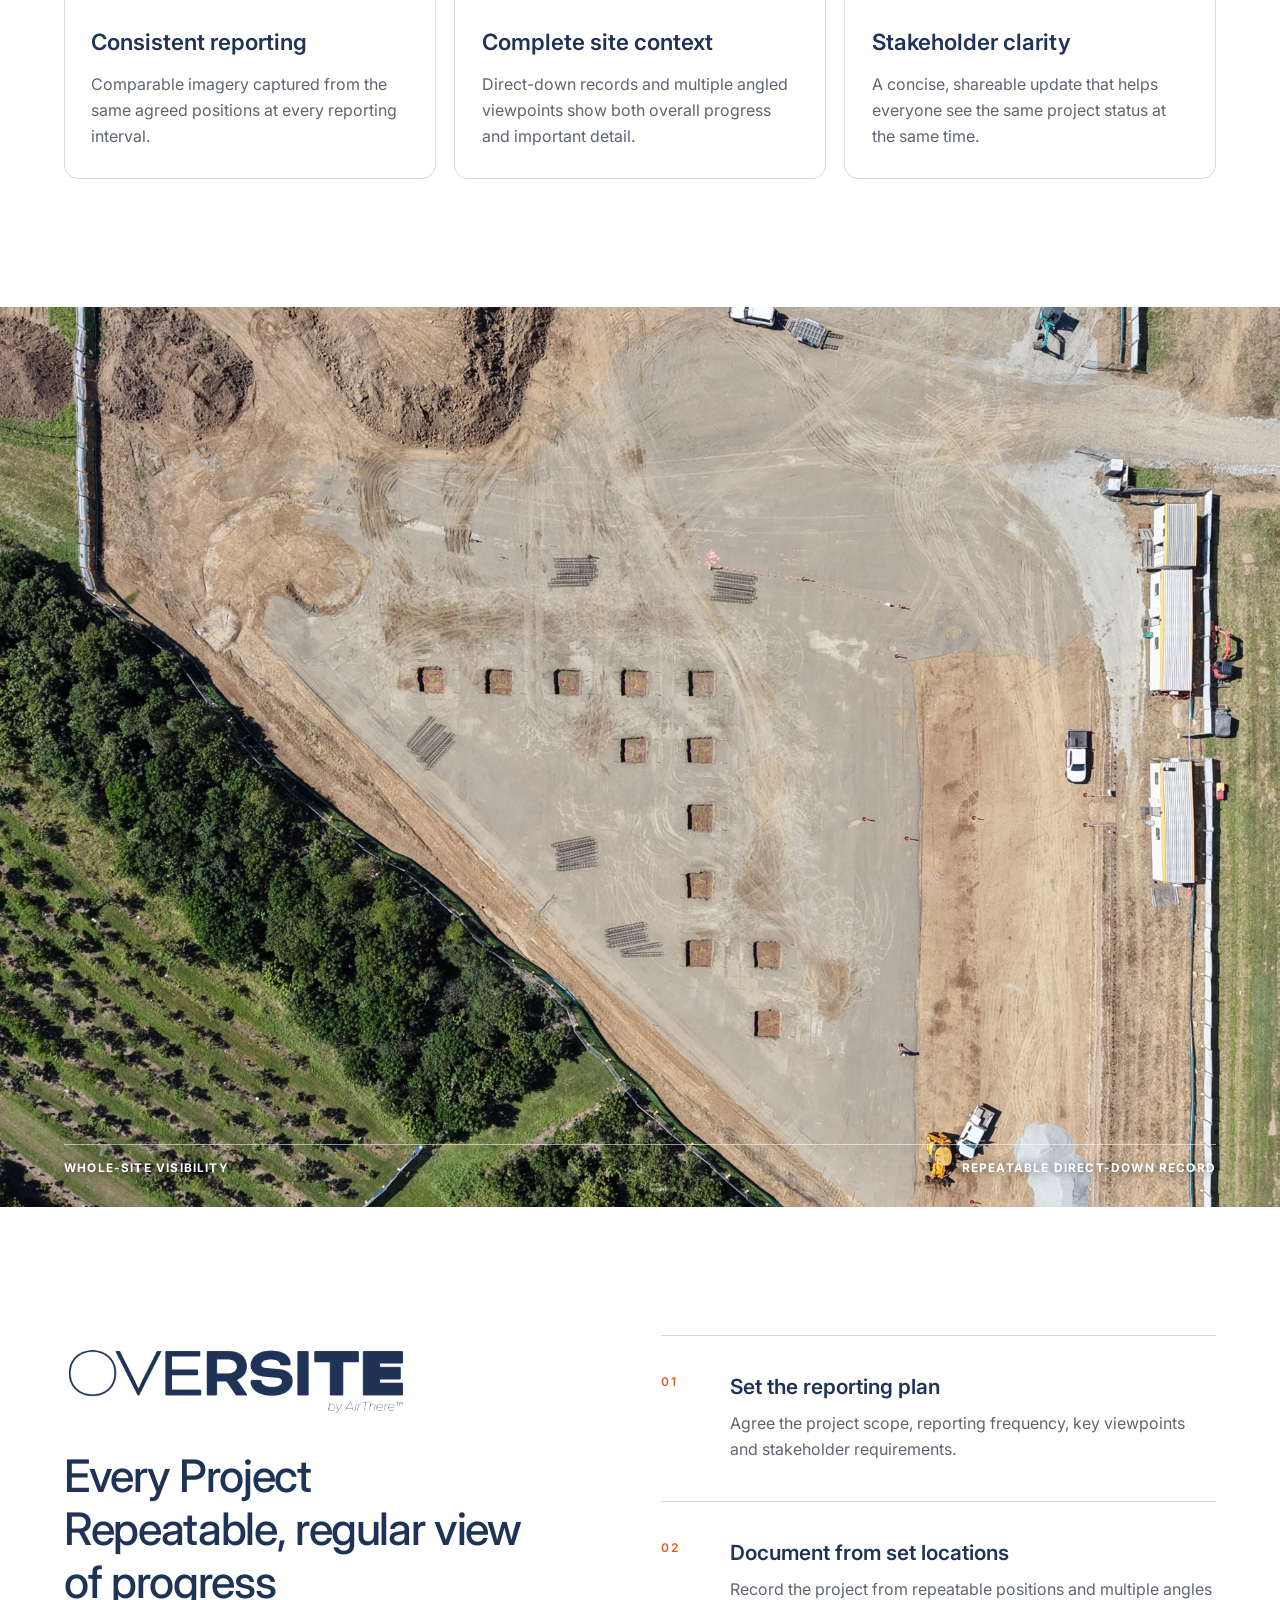
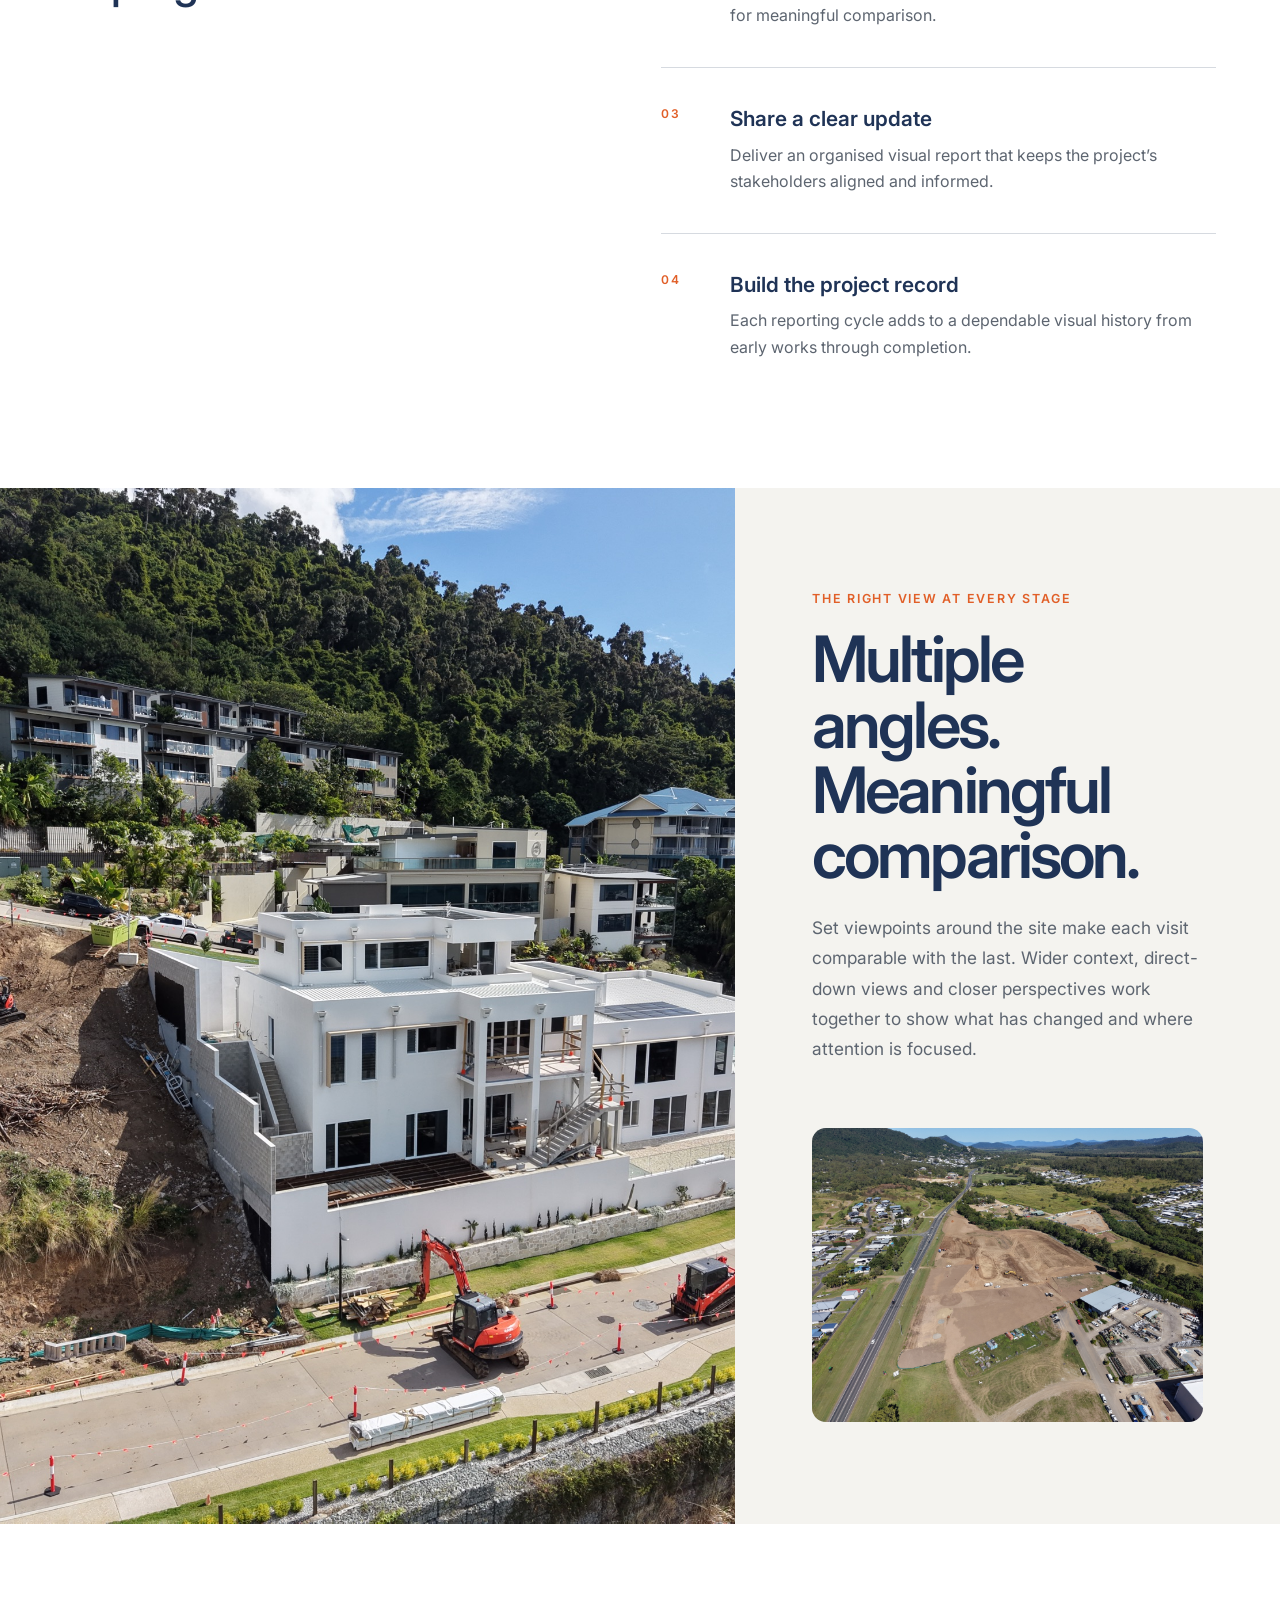
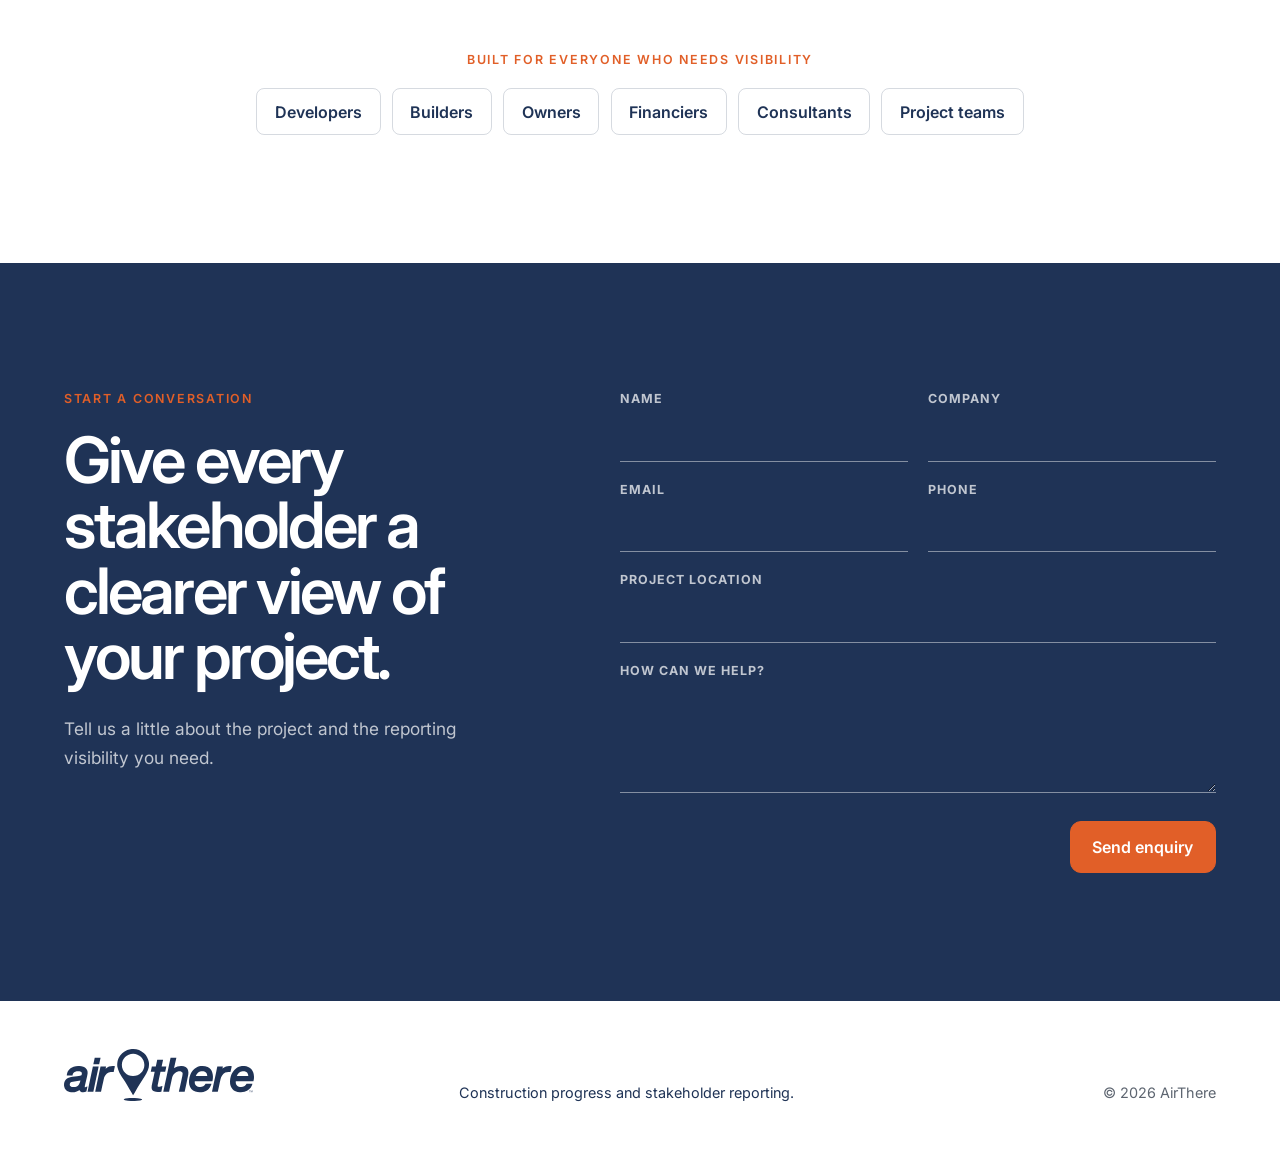
==== commit a1d0a0a8: "Rename the public Admin nav label to LOGIN. Keep the destination at /admin and the link styled as se" ====
--- a/index.html
+++ b/index.html
@@ -25,7 +25,7 @@
         <a href="#reporting">Reporting</a>
         <a href="#how-it-works">How it works</a>
         <a class="button button-small" href="#contact">Discuss your project</a>
-        <a class="nav-admin" href="/admin">Admin</a>
+        <a class="nav-admin" href="/admin">LOGIN</a>
       </nav>
       <button class="menu-button" type="button" aria-expanded="false" aria-controls="mobile-nav">
         <span class="sr-only">Open navigation</span>
@@ -35,7 +35,7 @@
         <a href="#reporting">Reporting</a>
         <a href="#how-it-works">How it works</a>
         <a href="#contact">Discuss your project</a>
-        <a class="nav-admin" href="/admin">Admin</a>
+        <a class="nav-admin" href="/admin">LOGIN</a>
       </nav>
     </header>
 
